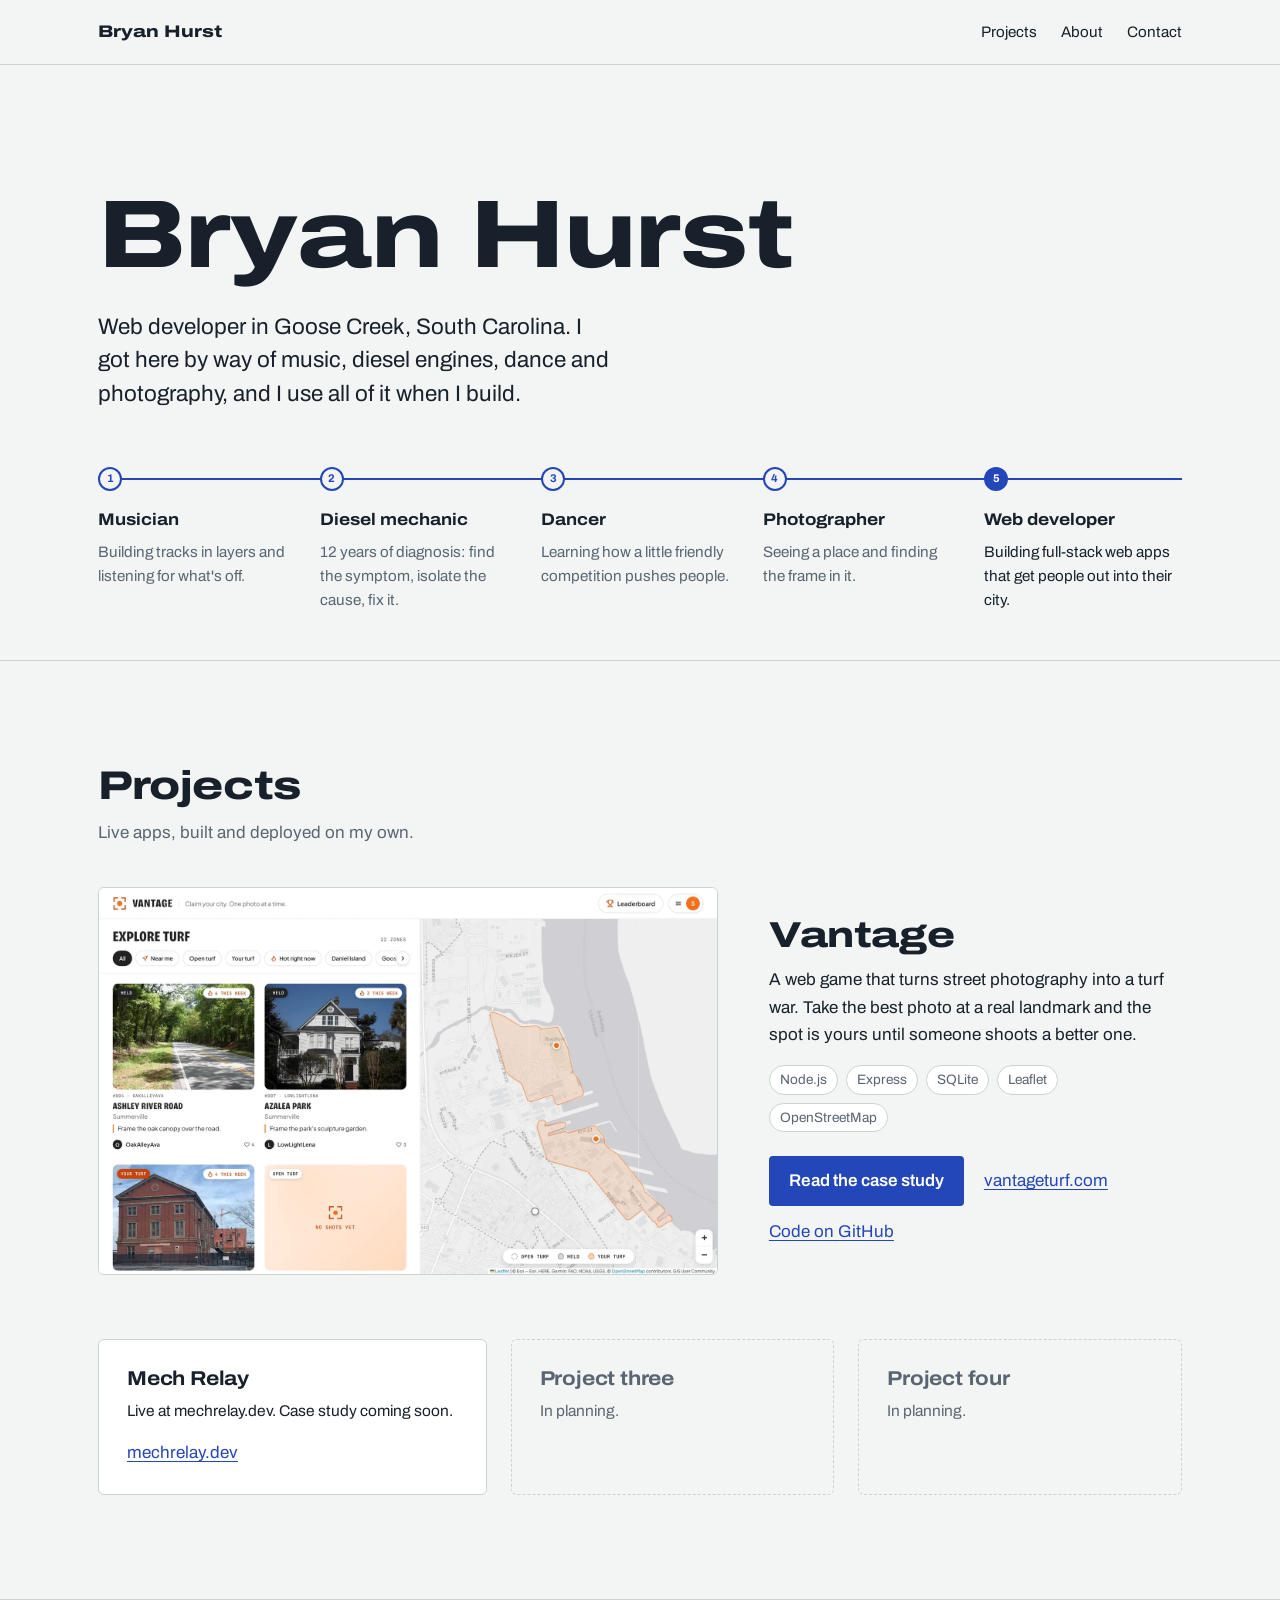
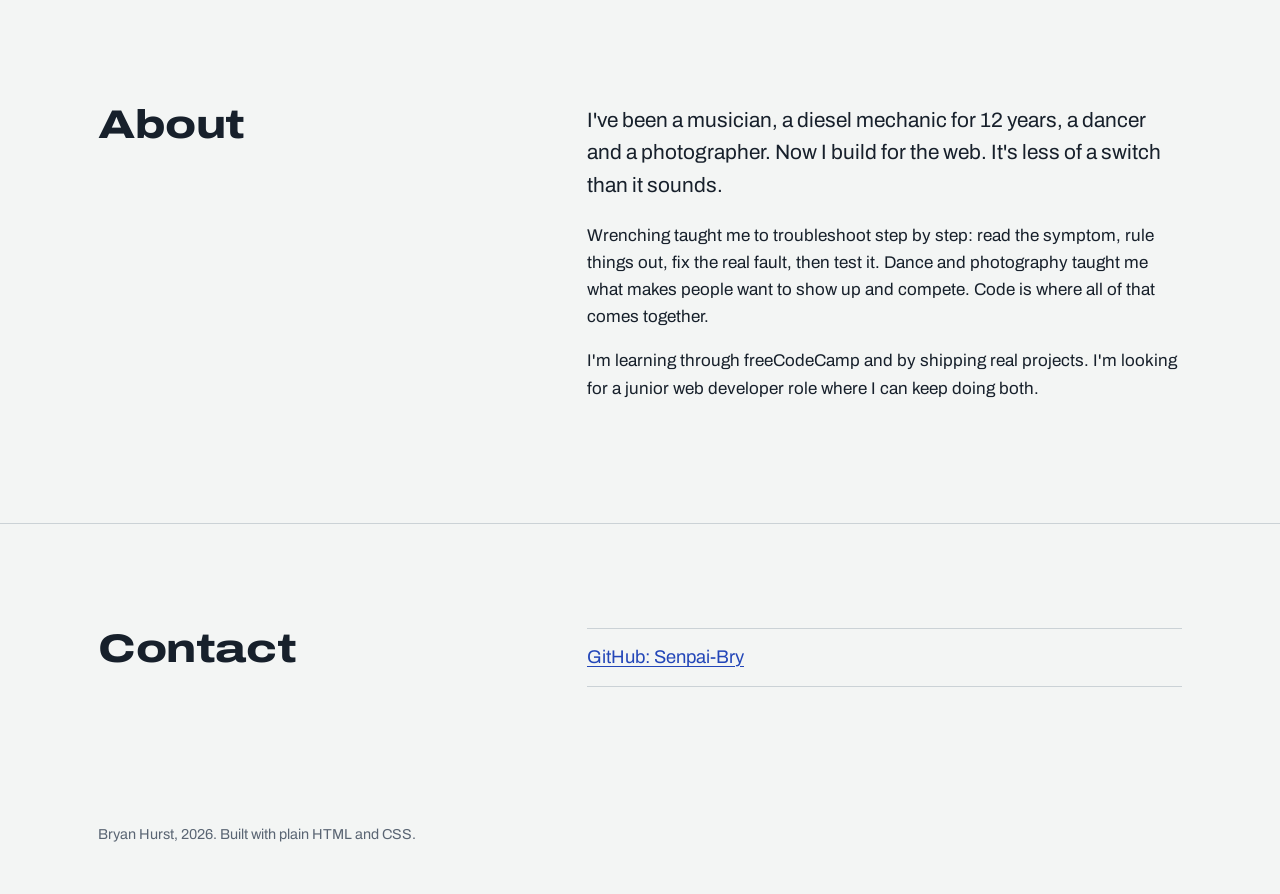
==== index.html @ 1eecd1f4 "first commit" ====
<!DOCTYPE html>
<html lang="en">
<head>
  <meta charset="UTF-8">
  <meta name="viewport" content="width=device-width, initial-scale=1">
  <title>Bryan Hurst | Web developer</title>
  <meta name="description" content="Bryan Hurst is a web developer in Goose Creek, SC. Musician, diesel mechanic, dancer and photographer turned coder.">
  <link rel="preconnect" href="https://fonts.googleapis.com">
  <link rel="preconnect" href="https://fonts.gstatic.com" crossorigin>
  <link href="https://fonts.googleapis.com/css2?family=Archivo:wdth,wght@62..125,400..800&display=swap" rel="stylesheet">
  <link rel="stylesheet" href="styles.css">
</head>
<body>

  <header class="site-header">
    <div class="wrap">
      <a class="brand" href="index.html">Bryan Hurst</a>
      <nav class="site-nav" aria-label="Main">
        <a href="#projects">Projects</a>
        <a href="#about" class="hide-sm">About</a>
        <a href="#contact">Contact</a>
      </nav>
    </div>
  </header>

  <main>
    <!-- HERO: name, one line, and the career route -->
    <section class="hero">
      <div class="wrap">
        <h1>Bryan Hurst</h1>
        <p class="lede">Web developer in Goose Creek, South Carolina. I got here by way of music, diesel engines, dance and photography, and I use all of it when I build.</p>

        <ol class="route" aria-label="Career path">
          <li>
            <span class="stop" aria-hidden="true">1</span>
            <span class="role">Musician</span>
            <p>Building tracks in layers and listening for what's off.</p>
          </li>
          <li>
            <span class="stop" aria-hidden="true">2</span>
            <span class="role">Diesel mechanic</span>
            <p>12 years of diagnosis: find the symptom, isolate the cause, fix it.</p>
          </li>
          <li>
            <span class="stop" aria-hidden="true">3</span>
            <span class="role">Dancer</span>
            <p>Learning how a little friendly competition pushes people.</p>
          </li>
          <li>
            <span class="stop" aria-hidden="true">4</span>
            <span class="role">Photographer</span>
            <p>Seeing a place and finding the frame in it.</p>
          </li>
          <li class="now">
            <span class="stop" aria-hidden="true">5</span>
            <span class="role">Web developer</span>
            <p>Building full-stack web apps that get people out into their city.</p>
          </li>
        </ol>
      </div>
    </section>

    <!-- PROJECTS -->
    <section class="section" id="projects">
      <div class="wrap">
        <div class="section-head">
          <h2>Projects</h2>
          <p>Live apps, built and deployed on my own.</p>
        </div>

        <!-- Featured: Vantage -->
        <article class="feature">
          <figure>
            <a href="vantage.html" class="shot" aria-label="Read the Vantage case study">
              <img src="images/vantage-02-turf-map-desktop.webp" width="1600" height="1000"
                   alt="Vantage turf map: two zones in North Charleston shaded orange, their borders following real streets.">
            </a>
          </figure>
          <div>
            <h3>Vantage</h3>
            <p>A web game that turns street photography into a turf war. Take the best photo at a real landmark and the spot is yours until someone shoots a better one.</p>
            <ul class="stack" aria-label="Built with">
              <li>Node.js</li><li>Express</li><li>SQLite</li><li>Leaflet</li><li>OpenStreetMap</li>
            </ul>
            <div class="links">
              <a class="button" href="vantage.html">Read the case study</a>
              <a href="https://vantageturf.com">vantageturf.com</a>
              <a href="https://github.com/Senpai-Bry/vantage">Code on GitHub</a>
            </div>
          </div>
        </article>

        <!-- Other projects -->
        <div class="more">
          <article class="project">
            <h3>Mech Relay</h3>
            <!-- TODO (Bry): replace this line with a one-sentence description of Mech Relay -->
            <p>Live at mechrelay.dev. Case study coming soon.</p>
            <div class="links">
              <a href="https://mechrelay.dev">mechrelay.dev</a>
            </div>
          </article>
          <article class="project planned">
            <h3>Project three</h3>
            <p>In planning.</p>
          </article>
          <article class="project planned">
            <h3>Project four</h3>
            <p>In planning.</p>
          </article>
        </div>
      </div>
    </section>

    <!-- ABOUT -->
    <section class="section" id="about">
      <div class="wrap about">
        <h2>About</h2>
        <div>
          <p class="big">I've been a musician, a diesel mechanic for 12 years, a dancer and a photographer. Now I build for the web. It's less of a switch than it sounds.</p>
          <p>Wrenching taught me to troubleshoot step by step: read the symptom, rule things out, fix the real fault, then test it. Dance and photography taught me what makes people want to show up and compete. Code is where all of that comes together.</p>
          <p>I'm learning through freeCodeCamp and by shipping real projects. I'm looking for a junior web developer role where I can keep doing both.</p>
        </div>
      </div>
    </section>

    <!-- CONTACT -->
    <section class="section" id="contact">
      <div class="wrap about">
        <h2>Contact</h2>
        <ul class="contact-list">
          <li><a href="https://github.com/Senpai-Bry">GitHub: Senpai-Bry</a></li>
          <!-- TODO (Bry): add your email and LinkedIn, for example:
          <li><a href="mailto:you@example.com">you@example.com</a></li>
          <li><a href="https://www.linkedin.com/in/your-name">LinkedIn</a></li>
          -->
        </ul>
      </div>
    </section>
  </main>

  <footer class="site-footer">
    <div class="wrap">Bryan Hurst, 2026. Built with plain HTML and CSS.</div>
  </footer>

</body>
</html>
---- styles.css ----
/* =========================================================
   Bryan Hurst — portfolio styles
   One stylesheet shared by every page.
   Idea: a clean "service manual" look. Light paper,
   blue-black ink, one cobalt accent, figures with captions.
   ========================================================= */

/* ---------- 1. Design tokens (change colors/fonts here) ---------- */
:root {
  --paper: #f3f5f4;      /* page background */
  --sheet: #ffffff;      /* raised surfaces */
  --ink: #17202b;        /* main text */
  --graphite: #5a6573;   /* secondary text */
  --rule: #cbd2d6;       /* lines and borders */
  --cobalt: #2346b8;     /* the one accent color */
  --cobalt-tint: #e8eefb;
  --note: #fff4c2;       /* "fill this in" notes for Bry */

  --font: "Archivo", system-ui, -apple-system, "Segoe UI", sans-serif;

  --wrap: 1180px;        /* max page width */
  --gutter: clamp(20px, 4vw, 48px);
}

/* ---------- 2. Base ---------- */
*,
*::before,
*::after { box-sizing: border-box; }

html { scroll-behavior: smooth; }

body {
  margin: 0;
  background: var(--paper);
  color: var(--ink);
  font-family: var(--font);
  font-size: 1.0625rem;
  line-height: 1.6;
  -webkit-font-smoothing: antialiased;
}

img { max-width: 100%; height: auto; display: block; }

a { color: var(--cobalt); text-underline-offset: 3px; }
a:hover { text-decoration-thickness: 2px; }

:focus-visible {
  outline: 3px solid var(--cobalt);
  outline-offset: 3px;
  border-radius: 2px;
}

.wrap {
  max-width: var(--wrap);
  margin: 0 auto;
  padding: 0 var(--gutter);
}

/* Headings use Archivo's extra-wide width: the type is the personality */
h1, h2, h3 {
  font-stretch: 125%;
  font-weight: 800;
  line-height: 1.05;
  letter-spacing: -0.01em;
  margin: 0;
}
h1 { font-size: clamp(2.75rem, 8vw, 6rem); }
h2 { font-size: clamp(1.75rem, 3.6vw, 2.5rem); }
h3 { font-size: 1.25rem; font-stretch: 112%; font-weight: 700; }

p { margin: 0 0 1em; max-width: 68ch; }

.muted { color: var(--graphite); }

/* ---------- 3. Site header ---------- */
.site-header {
  border-bottom: 1px solid var(--rule);
  background: var(--paper);
}
.site-header .wrap {
  display: flex;
  align-items: center;
  justify-content: space-between;
  min-height: 64px;
  gap: 16px;
}
.brand {
  font-stretch: 125%;
  font-weight: 800;
  color: var(--ink);
  text-decoration: none;
  font-size: 1.05rem;
}
.site-nav { display: flex; gap: 24px; }
.site-nav a {
  color: var(--ink);
  text-decoration: none;
  font-size: 0.95rem;
}
.site-nav a:hover { color: var(--cobalt); }

/* ---------- 4. Home: hero ---------- */
.hero { padding: clamp(56px, 10vw, 120px) 0 48px; }
.hero h1 { margin-bottom: 24px; }
.hero .lede {
  font-size: clamp(1.15rem, 2vw, 1.4rem);
  line-height: 1.5;
  max-width: 40ch;
  color: var(--ink);
}

/* The career route: a real sequence, so it gets step numbers */
.route {
  position: relative;
  list-style: none;
  margin: 56px 0 0;
  padding: 0;
  display: grid;
  grid-template-columns: repeat(5, 1fr);
  gap: 24px;
}
/* the line that runs through every stop */
.route::before {
  content: "";
  position: absolute;
  top: 11px;
  left: 0;
  right: 0;
  height: 2px;
  background: var(--cobalt);
  transform-origin: left center;
  animation: draw-route 1.4s cubic-bezier(.6, 0, .2, 1) 0.2s both;
}
.route li { position: relative; padding-top: 40px; }
.route .stop {
  position: absolute;
  top: 0;
  left: 0;
  width: 24px;
  height: 24px;
  border-radius: 50%;
  background: var(--paper);
  border: 2px solid var(--cobalt);
  display: grid;
  place-items: center;
  font-size: 0.7rem;
  font-weight: 700;
  color: var(--cobalt);
}
.route .now .stop { background: var(--cobalt); color: #fff; }
.route .role {
  display: block;
  font-stretch: 112%;
  font-weight: 700;
  font-size: 1.05rem;
  margin-bottom: 6px;
}
.route p { font-size: 0.95rem; color: var(--graphite); margin: 0; }
.route .now p { color: var(--ink); }

@keyframes draw-route {
  from { transform: scaleX(0); }
  to   { transform: scaleX(1); }
}

/* ---------- 5. Sections ---------- */
.section { padding: clamp(56px, 9vw, 104px) 0; border-top: 1px solid var(--rule); }
.section-head { margin-bottom: 40px; }
.section-head p { margin-top: 12px; color: var(--graphite); }

/* ---------- 6. Home: projects ---------- */
.feature {
  display: grid;
  grid-template-columns: 1.5fr 1fr;
  gap: clamp(24px, 4vw, 56px);
  align-items: center;
  margin-bottom: 64px;
}
.feature figure { margin: 0; }
.shot {
  display: block;
  border: 1px solid var(--rule);
  border-radius: 6px;
  overflow: hidden;
  background: var(--sheet);
}
.feature h3 { font-size: clamp(1.6rem, 3vw, 2.25rem); font-stretch: 125%; font-weight: 800; margin-bottom: 12px; }

.stack {
  list-style: none;
  padding: 0;
  margin: 0 0 24px;
  display: flex;
  flex-wrap: wrap;
  gap: 8px;
}
.stack li {
  font-size: 0.85rem;
  padding: 3px 10px;
  border: 1px solid var(--rule);
  border-radius: 999px;
  color: var(--graphite);
  background: var(--sheet);
}

.links { display: flex; flex-wrap: wrap; gap: 12px 20px; align-items: center; }
.button {
  display: inline-block;
  background: var(--cobalt);
  color: #fff;
  text-decoration: none;
  font-weight: 600;
  padding: 11px 20px;
  border-radius: 4px;
}
.button:hover { background: #1b3792; }

/* Other projects: one live, two still on the drawing board */
.more {
  display: grid;
  grid-template-columns: 1.2fr 1fr 1fr;
  gap: 24px;
}
.project {
  padding: 28px;
  border: 1px solid var(--rule);
  border-radius: 6px;
  background: var(--sheet);
}
.project h3 { margin-bottom: 10px; }
.project p { font-size: 0.97rem; }
/* dashed outline = not built yet, like a blueprint */
.project.planned {
  background: transparent;
  border-style: dashed;
  color: var(--graphite);
}

/* ---------- 7. Home: about + contact ---------- */
.about {
  display: grid;
  grid-template-columns: 1fr 1.4fr;
  gap: clamp(24px, 5vw, 72px);
}
.about .big { font-size: clamp(1.15rem, 1.8vw, 1.3rem); line-height: 1.55; }

.contact-list { list-style: none; padding: 0; margin: 0; font-size: 1.15rem; }
.contact-list li { padding: 14px 0; border-bottom: 1px solid var(--rule); }
.contact-list li:first-child { border-top: 1px solid var(--rule); }

.site-footer { padding: 32px 0 48px; font-size: 0.9rem; color: var(--graphite); }

/* ---------- 8. Case study page ---------- */
.case-hero { padding: clamp(40px, 7vw, 88px) 0 40px; }
.back { display: inline-block; margin-bottom: 32px; font-size: 0.95rem; }
.case-hero .lede { font-size: clamp(1.15rem, 2vw, 1.35rem); max-width: 46ch; margin-top: 20px; }

/* quick facts: a spec sheet, like the data plate on an engine */
.specs {
  display: grid;
  grid-template-columns: repeat(4, 1fr);
  margin: 40px 0 0;
  border-top: 2px solid var(--ink);
}
.specs div { padding: 14px 16px 14px 0; border-bottom: 1px solid var(--rule); }
.specs dt { font-size: 0.85rem; color: var(--graphite); }
.specs dd { margin: 2px 0 0; font-weight: 600; }

.fig { margin: 0 0 48px; }
.fig figcaption {
  font-size: 0.9rem;
  color: var(--graphite);
  margin-top: 10px;
  max-width: 80ch;
}
.fig figcaption b { color: var(--ink); }

/* body layout: contents on the left, chapters on the right */
.manual {
  display: grid;
  grid-template-columns: 200px 1fr;
  gap: clamp(32px, 5vw, 72px);
  padding-bottom: 80px;
}
.contents {
  position: sticky;
  top: 24px;
  align-self: start;
  font-size: 0.92rem;
}
.contents p { font-weight: 700; margin-bottom: 8px; }
.contents ol { margin: 0; padding-left: 1.3em; }
.contents li { margin: 6px 0; color: var(--graphite); }
.contents a { color: var(--ink); text-decoration: none; }
.contents a:hover { color: var(--cobalt); text-decoration: underline; }

.chapter { padding: 8px 0 56px; scroll-margin-top: 24px; }
.chapter + .chapter { border-top: 1px solid var(--rule); padding-top: 48px; }
.chapter h2 { margin-bottom: 20px; }
.chapter h3 { margin: 28px 0 10px; }
.chapter ul { padding-left: 1.2em; max-width: 68ch; }
.chapter li { margin-bottom: 6px; }

/* "How a turn plays": numbered steps next to phone screens */
.steps-grid {
  display: grid;
  grid-template-columns: 1fr 220px 220px;
  gap: 32px;
  align-items: start;
}
.steps { list-style: none; counter-reset: step; padding: 0; margin: 0; }
.steps li {
  counter-increment: step;
  position: relative;
  padding: 0 0 20px 48px;
}
.steps li::before {
  content: counter(step);
  position: absolute;
  left: 0;
  top: 0;
  width: 30px;
  height: 30px;
  border-radius: 50%;
  border: 2px solid var(--cobalt);
  color: var(--cobalt);
  font-weight: 700;
  display: grid;
  place-items: center;
  font-size: 0.9rem;
}
.steps b { display: block; }
.phone { border-radius: 18px; }

/* Troubleshooting chart: symptom / cause / fix, straight out of a shop manual */
.trouble { width: 100%; border-collapse: collapse; font-size: 0.97rem; }
.trouble th {
  text-align: left;
  font-stretch: 112%;
  font-weight: 700;
  padding: 10px 14px 10px 0;
  border-bottom: 2px solid var(--ink);
}
.trouble td {
  vertical-align: top;
  padding: 14px 14px 14px 0;
  border-bottom: 1px solid var(--rule);
}
.trouble td:first-child { font-weight: 600; width: 28%; }

.two-figs { display: grid; grid-template-columns: 220px 1fr; gap: 32px; align-items: start; }

/* Yellow notes = things Bry still needs to write. Delete them once filled in. */
.todo {
  background: var(--note);
  border-left: 4px solid #d9b100;
  padding: 12px 16px;
  font-size: 0.95rem;
  max-width: 68ch;
}

/* ---------- 9. Phones and small screens ---------- */
@media (max-width: 900px) {
  .feature, .about, .manual, .two-figs { grid-template-columns: 1fr; }
  .more { grid-template-columns: 1fr; }
  .specs { grid-template-columns: repeat(2, 1fr); }
  .contents { position: static; border-bottom: 1px solid var(--rule); padding-bottom: 20px; }
  .steps-grid { grid-template-columns: 1fr 1fr; }
  .steps-grid .steps { grid-column: 1 / -1; }
}

@media (max-width: 720px) {
  /* the route turns vertical on phones */
  .route { grid-template-columns: 1fr; gap: 28px; }
  .route::before {
    top: 0; bottom: 0; left: 11px; right: auto;
    width: 2px; height: auto;
    transform-origin: top center;
    animation-name: draw-route-down;
  }
  .route li { padding: 0 0 0 44px; }
  .site-nav { gap: 16px; }
  .site-nav .hide-sm { display: none; }
  .trouble thead { display: none; }
  .trouble tr { display: block; border-bottom: 1px solid var(--rule); padding: 12px 0; }
  .trouble td { display: block; border: 0; padding: 2px 0; width: auto !important; }
  .trouble td:nth-child(2)::before { content: "Cause: "; font-weight: 600; }
  .trouble td:nth-child(3)::before { content: "Fix: "; font-weight: 600; }
}

@keyframes draw-route-down {
  from { transform: scaleY(0); }
  to   { transform: scaleY(1); }
}

/* Respect people who turn off animations */
@media (prefers-reduced-motion: reduce) {
  html { scroll-behavior: auto; }
  .route::before { animation: none; }
}
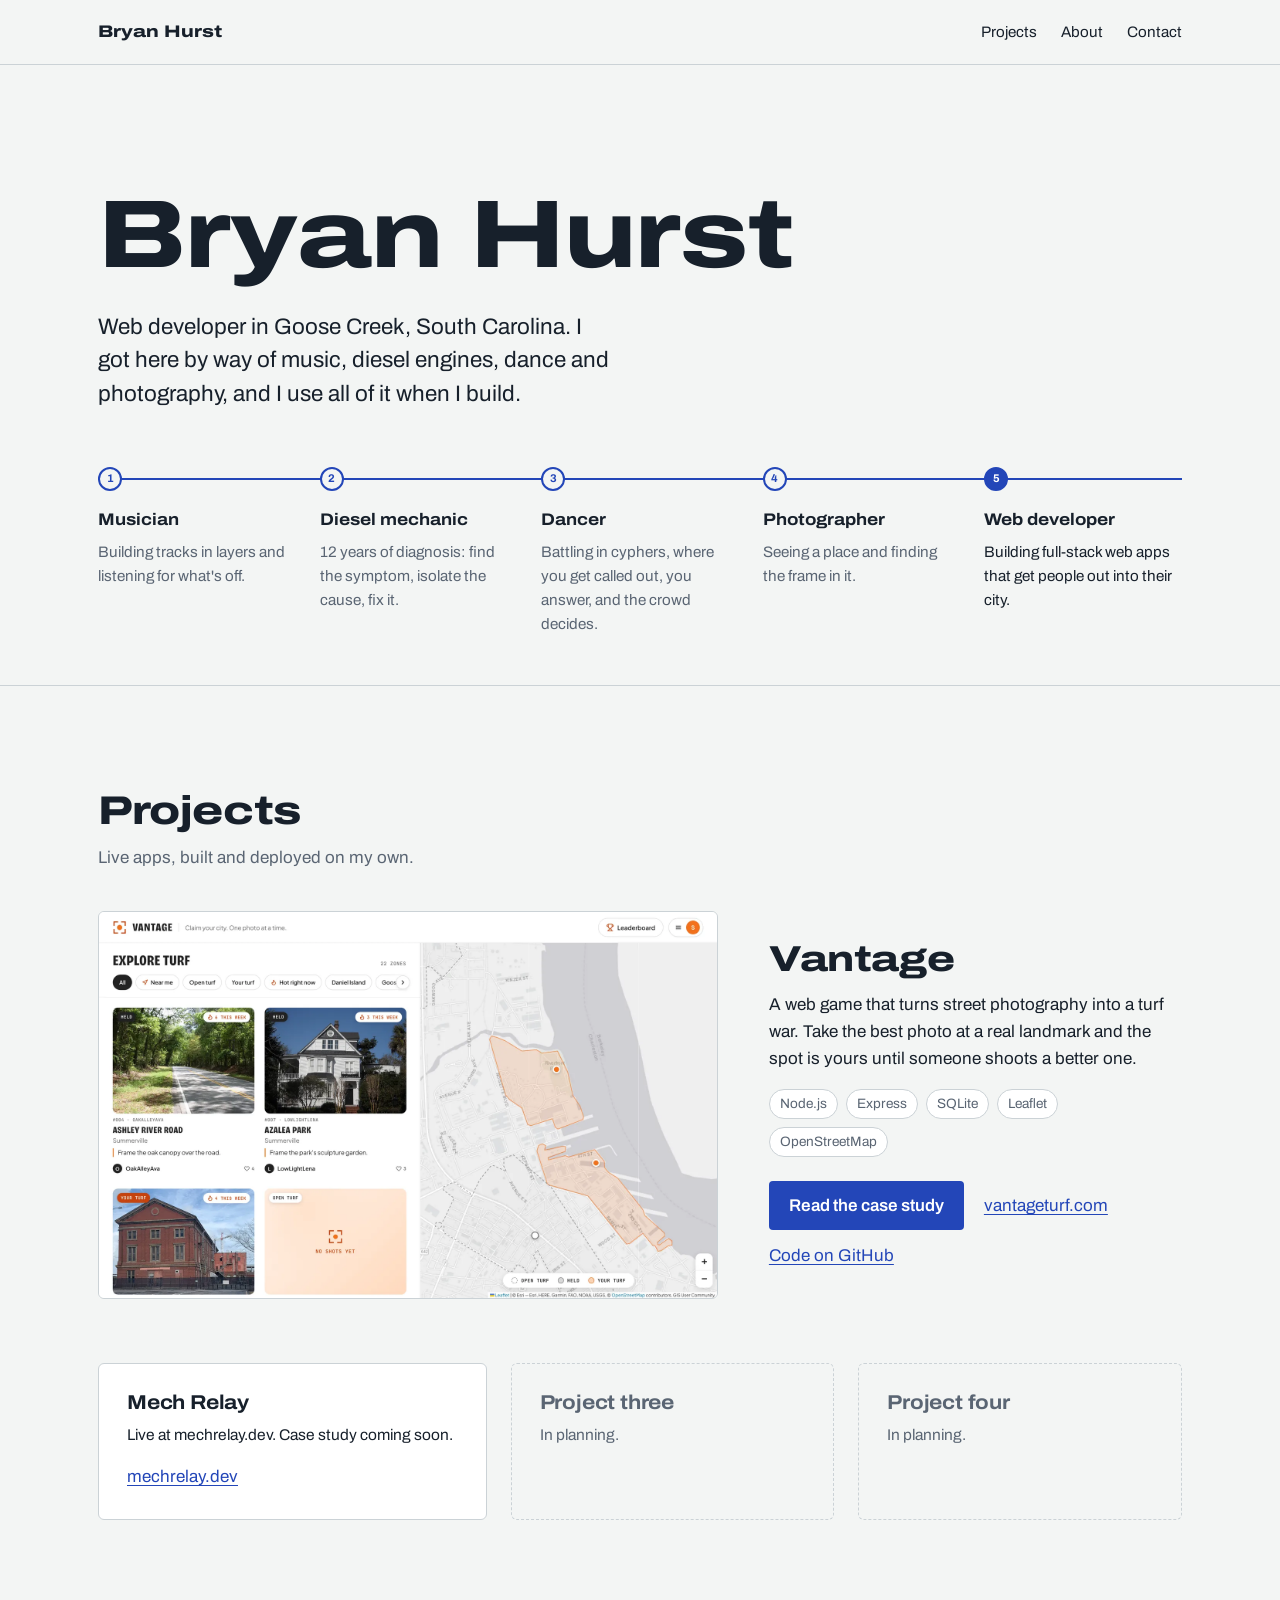
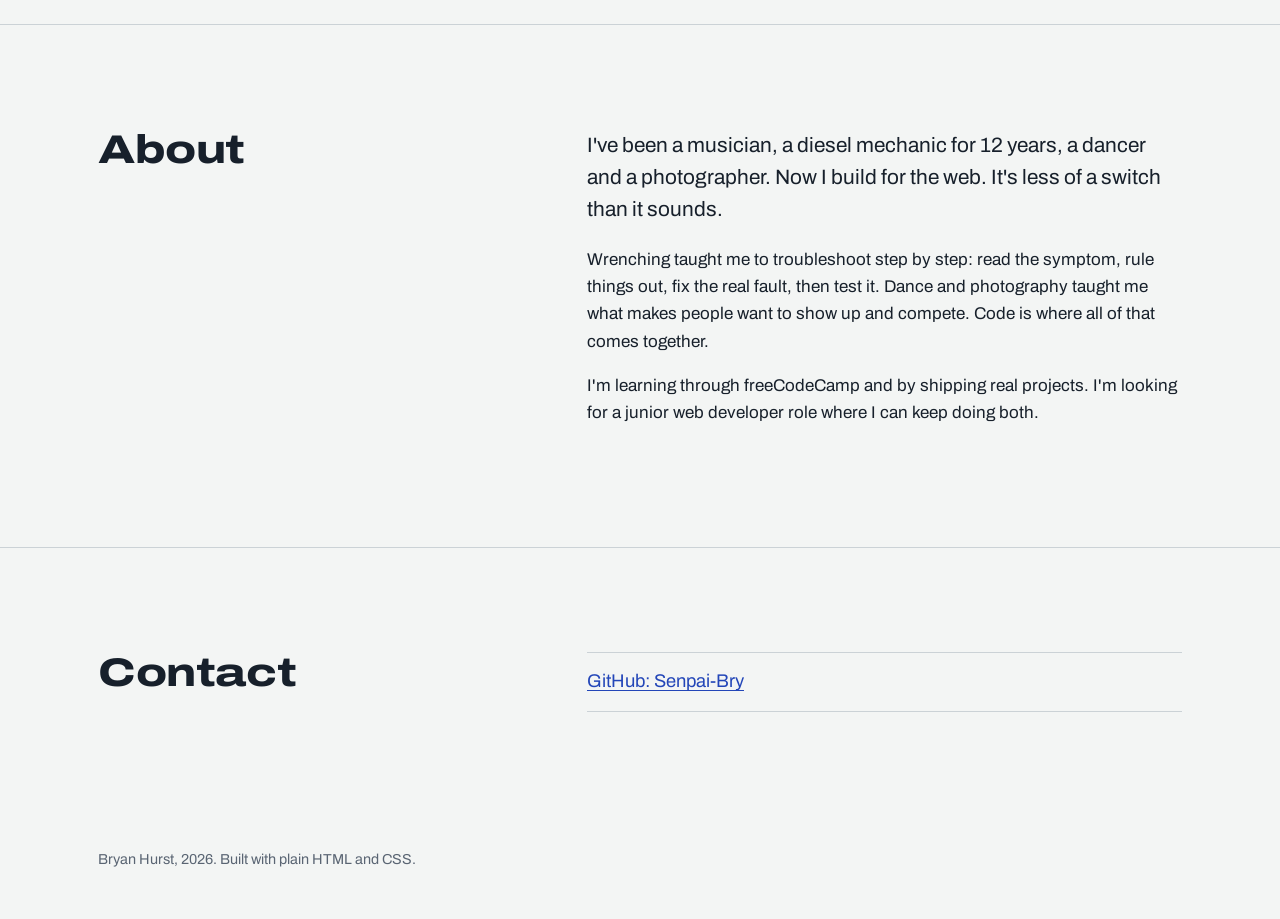
==== commit 4abb695f: "Update dance line" ====
--- a/index.html
+++ b/index.html
@@ -44,7 +44,7 @@
           <li>
             <span class="stop" aria-hidden="true">3</span>
             <span class="role">Dancer</span>
-            <p>Learning how a little friendly competition pushes people.</p>
+            <p>Battling in cyphers, where you get called out, you answer, and the crowd decides.</p>
           </li>
           <li>
             <span class="stop" aria-hidden="true">4</span>
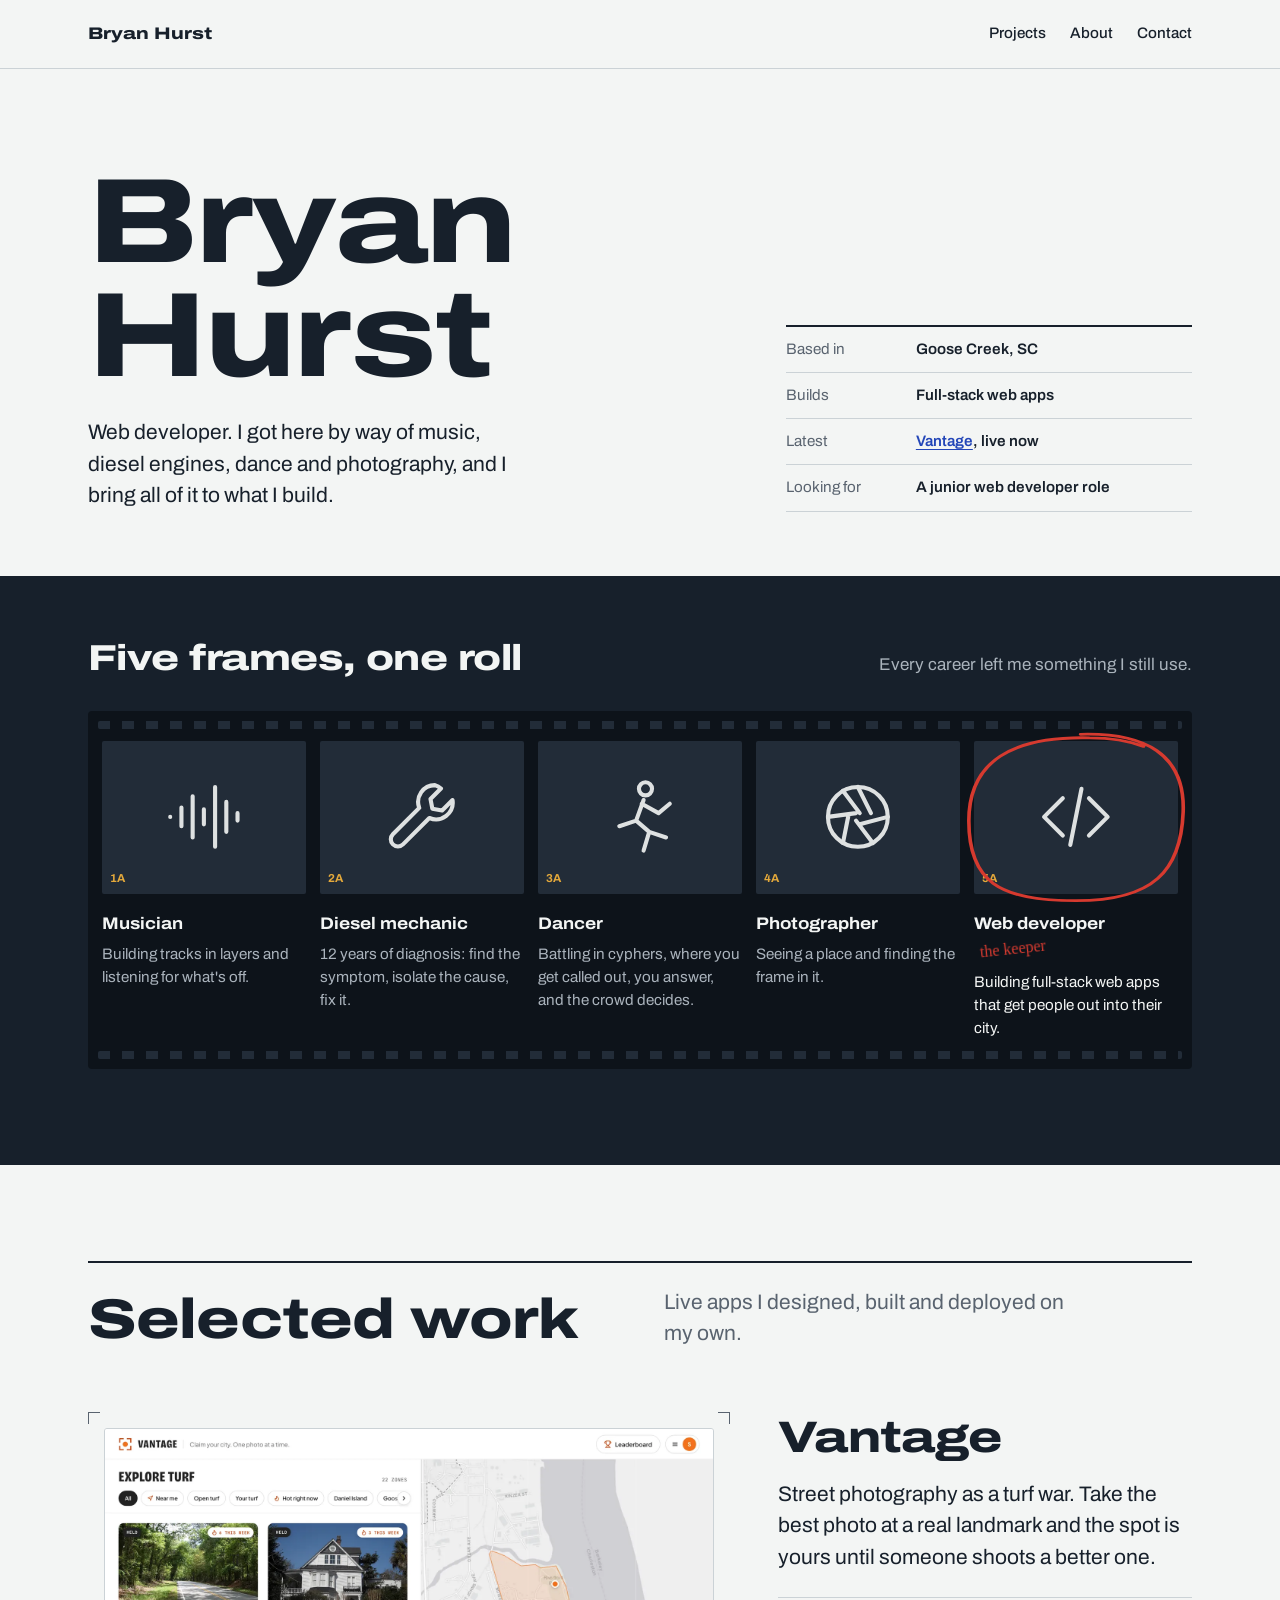
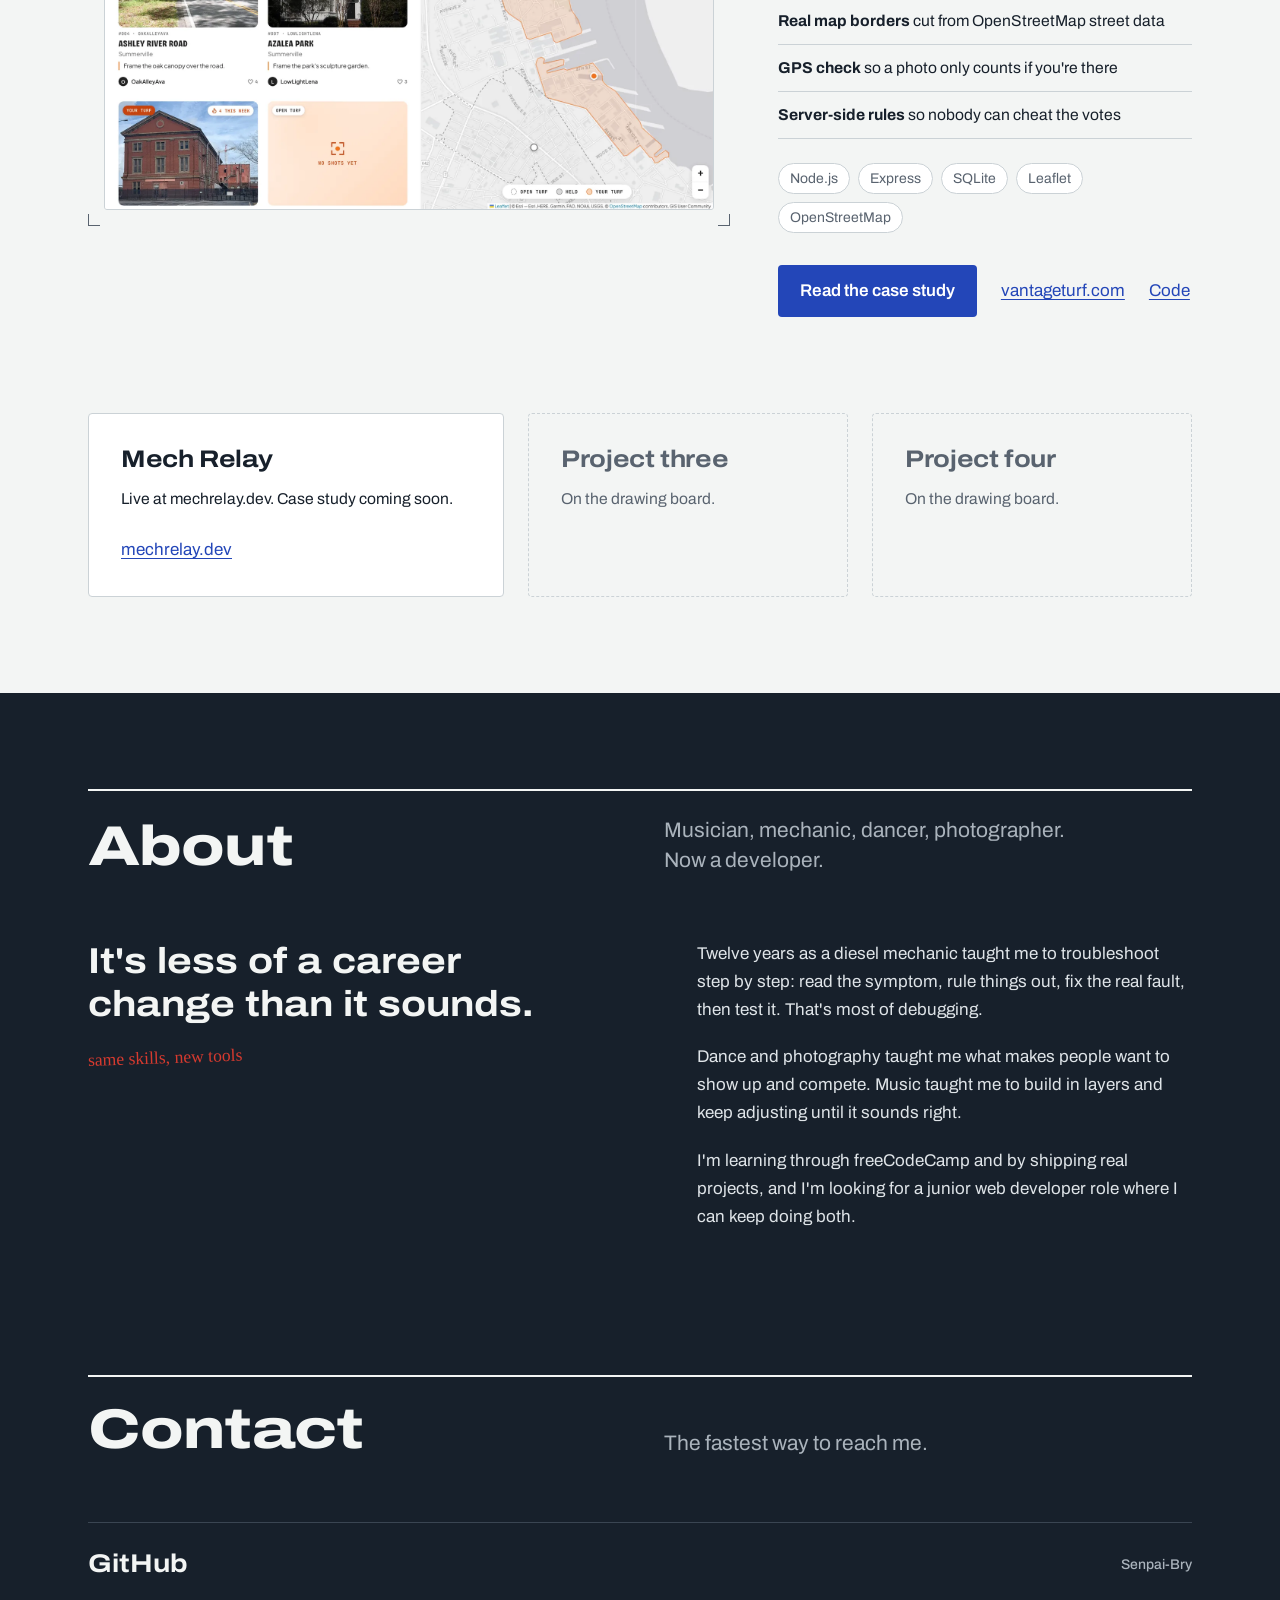
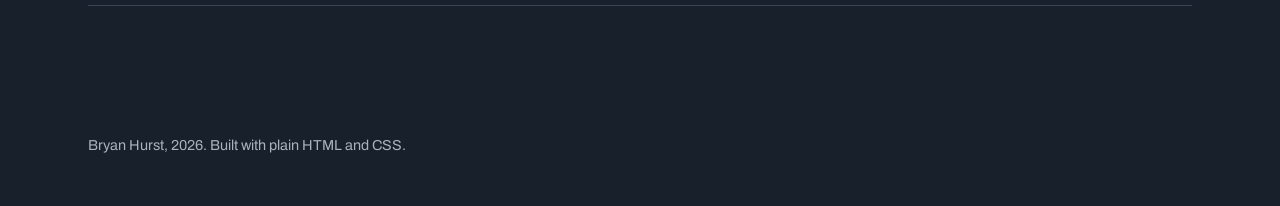
==== commit 8d2b6d91: "Redesign" ====
--- a/index.html
+++ b/index.html
@@ -7,7 +7,7 @@
   <meta name="description" content="Bryan Hurst is a web developer in Goose Creek, SC. Musician, diesel mechanic, dancer and photographer turned coder.">
   <link rel="preconnect" href="https://fonts.googleapis.com">
   <link rel="preconnect" href="https://fonts.gstatic.com" crossorigin>
-  <link href="https://fonts.googleapis.com/css2?family=Archivo:wdth,wght@62..125,400..800&display=swap" rel="stylesheet">
+  <link href="https://fonts.googleapis.com/css2?family=Archivo:wdth,wght@62..125,400..800&family=Permanent+Marker&display=swap" rel="stylesheet">
   <link rel="stylesheet" href="styles.css">
 </head>
 <body>
@@ -24,124 +24,171 @@
   </header>
 
   <main>
-    <!-- HERO: name, one line, and the career route -->
+    <!-- ============ HERO ============ -->
     <section class="hero">
+      <div class="wrap hero-grid">
+        <div>
+          <h1>Bryan Hurst</h1>
+          <p class="lede">Web developer. I got here by way of music, diesel engines, dance and photography, and I bring all of it to what I build.</p>
+        </div>
+        <dl class="plate" aria-label="Quick facts">
+          <div><dt>Based in</dt><dd>Goose Creek, SC</dd></div>
+          <div><dt>Builds</dt><dd>Full-stack web apps</dd></div>
+          <div><dt>Latest</dt><dd><a href="vantage.html">Vantage</a>, live now</dd></div>
+          <div><dt>Looking for</dt><dd>A junior web developer role</dd></div>
+        </dl>
+      </div>
+    </section>
+
+    <!-- ============ CONTACT SHEET: the career path ============ -->
+    <section class="sheet-band" aria-labelledby="path-title">
       <div class="wrap">
-        <h1>Bryan Hurst</h1>
-        <p class="lede">Web developer in Goose Creek, South Carolina. I got here by way of music, diesel engines, dance and photography, and I use all of it when I build.</p>
+        <div class="intro">
+          <h2 id="path-title">Five frames, one roll</h2>
+          <p>Every career left me something I still use.</p>
+        </div>
 
-        <ol class="route" aria-label="Career path">
-          <li>
-            <span class="stop" aria-hidden="true">1</span>
+        <ol class="strip">
+          <li class="frame">
+            <div class="shot-box">
+              <svg class="icon" viewBox="0 0 48 48" aria-hidden="true"><path d="M6 24v0M12 19v10M18 13v22M24 20v8M30 8v32M36 16v16M42 22v4"/></svg>
+              <span class="edge">1A</span>
+            </div>
             <span class="role">Musician</span>
             <p>Building tracks in layers and listening for what's off.</p>
           </li>
-          <li>
-            <span class="stop" aria-hidden="true">2</span>
+          <li class="frame">
+            <div class="shot-box">
+              <svg class="icon" viewBox="0 0 48 48" aria-hidden="true"><path d="M31 7a9 9 0 0 0-8.4 12.2L8.5 33.3a3.8 3.8 0 0 0 5.4 5.4L28 24.6A9 9 0 0 0 40.4 15l-5.6 5.6-5.2-1-1-5.2L34.2 8.8A9 9 0 0 0 31 7z"/></svg>
+              <span class="edge">2A</span>
+            </div>
             <span class="role">Diesel mechanic</span>
             <p>12 years of diagnosis: find the symptom, isolate the cause, fix it.</p>
           </li>
-          <li>
-            <span class="stop" aria-hidden="true">3</span>
+          <li class="frame">
+            <div class="shot-box">
+              <svg class="icon" viewBox="0 0 48 48" aria-hidden="true"><circle cx="27" cy="9" r="3.5"/><path d="M26 15l-4 11 7 6-3 10M22 26l-9 3M25 17l9 5 6-5M29 32l9 3"/></svg>
+              <span class="edge">3A</span>
+            </div>
             <span class="role">Dancer</span>
             <p>Battling in cyphers, where you get called out, you answer, and the crowd decides.</p>
           </li>
-          <li>
-            <span class="stop" aria-hidden="true">4</span>
+          <li class="frame">
+            <div class="shot-box">
+              <svg class="icon" viewBox="0 0 48 48" aria-hidden="true"><circle cx="24" cy="24" r="16"/><path d="M24 8l7 14M40 24l-15 4M32 38l-9-12M16 38l3-15M8 24l15-2M16 10l9 12"/></svg>
+              <span class="edge">4A</span>
+            </div>
             <span class="role">Photographer</span>
             <p>Seeing a place and finding the frame in it.</p>
           </li>
-          <li class="now">
-            <span class="stop" aria-hidden="true">5</span>
-            <span class="role">Web developer</span>
+          <li class="frame keeper">
+            <div class="shot-box">
+              <svg class="icon" viewBox="0 0 48 48" aria-hidden="true"><path d="M17 14L7 24l10 10M31 14l10 10-10 10M27 9l-6 30"/></svg>
+              <span class="edge">5A</span>
+              <svg class="circle" viewBox="0 0 100 100" preserveAspectRatio="none" aria-hidden="true">
+                <path pathLength="1" d="M52 3C80 2 98 14 97 47S84 97 50 97 3 86 3 52 22 4 56 5c10 0 18 2 24 5"/>
+              </svg>
+            </div>
+            <span class="role">Web developer <span class="note hand" aria-hidden="true">the keeper</span></span>
             <p>Building full-stack web apps that get people out into their city.</p>
           </li>
         </ol>
       </div>
     </section>
 
-    <!-- PROJECTS -->
+    <!-- ============ PROJECTS ============ -->
     <section class="section" id="projects">
       <div class="wrap">
         <div class="section-head">
-          <h2>Projects</h2>
-          <p>Live apps, built and deployed on my own.</p>
+          <h2>Selected work</h2>
+          <p>Live apps I designed, built and deployed on my own.</p>
         </div>
 
-        <!-- Featured: Vantage -->
         <article class="feature">
-          <figure>
-            <a href="vantage.html" class="shot" aria-label="Read the Vantage case study">
-              <img src="images/vantage-02-turf-map-desktop.webp" width="1600" height="1000"
-                   alt="Vantage turf map: two zones in North Charleston shaded orange, their borders following real streets.">
-            </a>
-          </figure>
+          <a href="vantage.html" class="print" aria-label="Read the Vantage case study">
+            <img src="images/vantage-02-turf-map-desktop.webp" width="1600" height="1000"
+                 alt="Vantage turf map: two zones in North Charleston shaded orange, their borders following real streets.">
+          </a>
           <div>
             <h3>Vantage</h3>
-            <p>A web game that turns street photography into a turf war. Take the best photo at a real landmark and the spot is yours until someone shoots a better one.</p>
+            <p class="lede">Street photography as a turf war. Take the best photo at a real landmark and the spot is yours until someone shoots a better one.</p>
+            <ul class="built" aria-label="Highlights">
+              <li><b>Real map borders</b> cut from OpenStreetMap street data</li>
+              <li><b>GPS check</b> so a photo only counts if you're there</li>
+              <li><b>Server-side rules</b> so nobody can cheat the votes</li>
+            </ul>
             <ul class="stack" aria-label="Built with">
               <li>Node.js</li><li>Express</li><li>SQLite</li><li>Leaflet</li><li>OpenStreetMap</li>
             </ul>
             <div class="links">
               <a class="button" href="vantage.html">Read the case study</a>
               <a href="https://vantageturf.com">vantageturf.com</a>
-              <a href="https://github.com/Senpai-Bry/vantage">Code on GitHub</a>
+              <a href="https://github.com/Senpai-Bry/vantage">Code</a>
             </div>
           </div>
         </article>
 
-        <!-- Other projects -->
         <div class="more">
           <article class="project">
             <h3>Mech Relay</h3>
             <!-- TODO (Bry): replace this line with a one-sentence description of Mech Relay -->
             <p>Live at mechrelay.dev. Case study coming soon.</p>
-            <div class="links">
-              <a href="https://mechrelay.dev">mechrelay.dev</a>
-            </div>
+            <div class="links"><a href="https://mechrelay.dev">mechrelay.dev</a></div>
           </article>
           <article class="project planned">
             <h3>Project three</h3>
-            <p>In planning.</p>
+            <p>On the drawing board.</p>
           </article>
           <article class="project planned">
             <h3>Project four</h3>
-            <p>In planning.</p>
+            <p>On the drawing board.</p>
           </article>
         </div>
       </div>
     </section>
 
-    <!-- ABOUT -->
-    <section class="section" id="about">
-      <div class="wrap about">
-        <h2>About</h2>
-        <div>
-          <p class="big">I've been a musician, a diesel mechanic for 12 years, a dancer and a photographer. Now I build for the web. It's less of a switch than it sounds.</p>
-          <p>Wrenching taught me to troubleshoot step by step: read the symptom, rule things out, fix the real fault, then test it. Dance and photography taught me what makes people want to show up and compete. Code is where all of that comes together.</p>
-          <p>I'm learning through freeCodeCamp and by shipping real projects. I'm looking for a junior web developer role where I can keep doing both.</p>
+    <!-- ============ ABOUT + CONTACT (dark band) ============ -->
+    <div class="dark">
+      <section class="section" id="about">
+        <div class="wrap">
+          <div class="section-head">
+            <h2>About</h2>
+            <p>Musician, mechanic, dancer, photographer. Now a developer.</p>
+          </div>
+          <div class="about-grid">
+            <p class="pull">It's less of a career change than it sounds.
+              <span class="hand" aria-hidden="true">same skills, new tools</span>
+            </p>
+            <div class="body">
+              <p>Twelve years as a diesel mechanic taught me to troubleshoot step by step: read the symptom, rule things out, fix the real fault, then test it. That's most of debugging.</p>
+              <p>Dance and photography taught me what makes people want to show up and compete. Music taught me to build in layers and keep adjusting until it sounds right.</p>
+              <p>I'm learning through freeCodeCamp and by shipping real projects, and I'm looking for a junior web developer role where I can keep doing both.</p>
+            </div>
+          </div>
         </div>
-      </div>
-    </section>
+      </section>
 
-    <!-- CONTACT -->
-    <section class="section" id="contact">
-      <div class="wrap about">
-        <h2>Contact</h2>
-        <ul class="contact-list">
-          <li><a href="https://github.com/Senpai-Bry">GitHub: Senpai-Bry</a></li>
-          <!-- TODO (Bry): add your email and LinkedIn, for example:
-          <li><a href="mailto:you@example.com">you@example.com</a></li>
-          <li><a href="https://www.linkedin.com/in/your-name">LinkedIn</a></li>
-          -->
-        </ul>
-      </div>
-    </section>
+      <section class="section" id="contact">
+        <div class="wrap">
+          <div class="section-head">
+            <h2>Contact</h2>
+            <p>The fastest way to reach me.</p>
+          </div>
+          <ul class="contact-list">
+            <li><a href="https://github.com/Senpai-Bry">GitHub <span>Senpai-Bry</span></a></li>
+            <!-- TODO (Bry): add your email and LinkedIn, for example:
+            <li><a href="mailto:you@example.com">Email <span>you@example.com</span></a></li>
+            <li><a href="https://www.linkedin.com/in/your-name">LinkedIn <span>your-name</span></a></li>
+            -->
+          </ul>
+        </div>
+      </section>
+
+      <footer class="site-footer">
+        <div class="wrap">Bryan Hurst, 2026. Built with plain HTML and CSS.</div>
+      </footer>
+    </div>
   </main>
-
-  <footer class="site-footer">
-    <div class="wrap">Bryan Hurst, 2026. Built with plain HTML and CSS.</div>
-  </footer>
 
 </body>
 </html>
--- a/styles.css
+++ b/styles.css
@@ -1,32 +1,49 @@
 /* =========================================================
-   Bryan Hurst — portfolio styles
-   One stylesheet shared by every page.
-   Idea: a clean "service manual" look. Light paper,
-   blue-black ink, one cobalt accent, figures with captions.
+   Bryan Hurst — portfolio styles (v2)
+   Idea: a photographer's contact sheet meets a shop manual.
+   Light paper, blue-black ink, cobalt for links and actions,
+   and a red grease pencil used ONLY for hand-drawn marks.
    ========================================================= */
 
-/* ---------- 1. Design tokens (change colors/fonts here) ---------- */
+/* ---------- 1. Design tokens ---------- */
 :root {
-  --paper: #f3f5f4;      /* page background */
-  --sheet: #ffffff;      /* raised surfaces */
-  --ink: #17202b;        /* main text */
-  --graphite: #5a6573;   /* secondary text */
-  --rule: #cbd2d6;       /* lines and borders */
-  --cobalt: #2346b8;     /* the one accent color */
-  --cobalt-tint: #e8eefb;
-  --note: #fff4c2;       /* "fill this in" notes for Bry */
-
+  /* color */
+  --paper: #f3f5f4;
+  --sheet: #ffffff;
+  --ink: #17202b;
+  --ink-2: #222c38;       /* raised surfaces on dark bands */
+  --graphite: #59636f;
+  --fog: #aab3bc;         /* secondary text on dark bands */
+  --rule: #cbd2d6;
+  --cobalt: #2346b8;
+  --cobalt-dark: #1b3792;
+  --cobalt-light: #8fa6f0; /* links on dark bands */
+  --grease: #d63a2f;       /* grease pencil: marks and notes only */
+  --rebate: #e4a93b;       /* film-edge numbers */
+  --note: #fff4c2;
+
+  /* type */
   --font: "Archivo", system-ui, -apple-system, "Segoe UI", sans-serif;
-
-  --wrap: 1180px;        /* max page width */
+  --hand: "Permanent Marker", "Segoe Print", cursive;
+
+  /* type scale */
+  --t-small: 0.875rem;   /* 14 */
+  --t-body: 1.0625rem;   /* 17 */
+  --t-lede: 1.3125rem;   /* 21 */
+  --t-h3: 1.5rem;        /* 24 */
+  --t-h2: clamp(2.25rem, 4.6vw, 3.5rem);
+  --t-h1: clamp(3.25rem, 10vw, 7.5rem);
+
+  /* spacing scale */
+  --s1: 8px;  --s2: 12px; --s3: 16px; --s4: 24px;
+  --s5: 32px; --s6: 48px; --s7: 64px; --s8: 96px; --s9: 128px;
+
+  --wrap: 1200px;
   --gutter: clamp(20px, 4vw, 48px);
 }
 
 /* ---------- 2. Base ---------- */
-*,
-*::before,
-*::after { box-sizing: border-box; }
-
+*, *::before, *::after { box-sizing: border-box; }
 html { scroll-behavior: smooth; }
 
 body {
@@ -34,8 +51,8 @@
   background: var(--paper);
   color: var(--ink);
   font-family: var(--font);
-  font-size: 1.0625rem;
-  line-height: 1.6;
+  font-size: var(--t-body);
+  line-height: 1.65;
   -webkit-font-smoothing: antialiased;
 }
 
@@ -44,357 +61,324 @@
 a { color: var(--cobalt); text-underline-offset: 3px; }
 a:hover { text-decoration-thickness: 2px; }
 
-:focus-visible {
-  outline: 3px solid var(--cobalt);
-  outline-offset: 3px;
+:focus-visible { outline: 3px solid var(--cobalt); outline-offset: 3px; border-radius: 2px; }
+
+.wrap { max-width: var(--wrap); margin: 0 auto; padding: 0 var(--gutter); }
+
+/* Headings: Archivo stretched extra-wide is the signature */
+h1, h2, h3 { margin: 0; font-weight: 800; letter-spacing: -0.015em; }
+h1 { font-size: var(--t-h1); font-stretch: 125%; line-height: 0.95; }
+h2 { font-size: var(--t-h2); font-stretch: 125%; line-height: 1.02; }
+h3 { font-size: var(--t-h3); font-stretch: 115%; line-height: 1.15; font-weight: 700; }
+
+/* Paragraph rhythm: one consistent gap, readable line length */
+p { margin: 0 0 1.15em; max-width: 66ch; }
+p:last-child { margin-bottom: 0; }
+.lede { font-size: var(--t-lede); line-height: 1.5; max-width: 36ch; }
+.muted { color: var(--graphite); }
+
+/* Grease-pencil handwriting, used 2–3 times on the whole site */
+.hand {
+  font-family: var(--hand);
+  color: var(--grease);
+  font-weight: 400;
+  letter-spacing: 0;
+}
+
+/* ---------- 3. Header ---------- */
+.site-header { border-bottom: 1px solid var(--rule); }
+.site-header .wrap {
+  display: flex; align-items: center; justify-content: space-between;
+  min-height: 68px; gap: var(--s3);
+}
+.brand { font-stretch: 125%; font-weight: 800; color: var(--ink); text-decoration: none; font-size: 1.05rem; }
+.site-nav { display: flex; gap: var(--s4); }
+.site-nav a { color: var(--ink); text-decoration: none; font-size: 0.95rem; font-weight: 500; }
+.site-nav a:hover { color: var(--cobalt); }
+
+/* ---------- 4. Section heads (one pattern everywhere) ---------- */
+.section { padding: var(--s8) 0; }
+.section-head {
+  display: grid;
+  grid-template-columns: minmax(0, 1fr) minmax(0, 1fr);
+  gap: var(--s4) var(--s6);
+  align-items: end;
+  padding-top: var(--s4);
+  border-top: 2px solid var(--ink);
+  margin-bottom: var(--s7);
+}
+.section-head p { font-size: var(--t-lede); line-height: 1.45; color: var(--graphite); max-width: 34ch; }
+
+/* ---------- 5. Hero ---------- */
+.hero { padding: var(--s8) 0 var(--s7); }
+.hero-grid {
+  display: grid;
+  grid-template-columns: minmax(0, 1.6fr) minmax(0, 1fr);
+  gap: var(--s6);
+  align-items: end;
+}
+.hero h1 { margin-bottom: var(--s4); }
+
+/* small spec plate, like the data plate riveted to an engine */
+.plate {
+  margin: 0;
+  border-top: 2px solid var(--ink);
+  font-size: 0.95rem;
+}
+.plate div {
+  display: grid; grid-template-columns: 7.5em 1fr; gap: var(--s3);
+  padding: 10px 0; border-bottom: 1px solid var(--rule);
+}
+.plate dt { color: var(--graphite); }
+.plate dd { margin: 0; font-weight: 600; }
+
+/* ---------- 6. Contact sheet (the career path) ---------- */
+.sheet-band { background: var(--ink); color: var(--paper); padding: var(--s7) 0 var(--s8); }
+.sheet-band .intro {
+  display: flex; justify-content: space-between; align-items: baseline;
+  gap: var(--s4); margin-bottom: var(--s5); flex-wrap: wrap;
+}
+.sheet-band .intro h2 { font-size: clamp(1.6rem, 3vw, 2.25rem); }
+.sheet-band .intro p { color: var(--fog); margin: 0; }
+
+.strip {
+  list-style: none; margin: 0; padding: 30px 14px;
+  display: grid; grid-template-columns: repeat(5, minmax(0, 1fr)); gap: 14px;
+  background: #0d131a; border-radius: 4px; position: relative;
+}
+/* sprocket holes along the top and bottom of the film */
+.strip::before, .strip::after {
+  content: ""; position: absolute; left: 10px; right: 10px; height: 8px;
+  background: repeating-linear-gradient(90deg, var(--ink-2) 0 12px, transparent 12px 24px);
   border-radius: 2px;
 }
-
-.wrap {
-  max-width: var(--wrap);
-  margin: 0 auto;
-  padding: 0 var(--gutter);
-}
-
-/* Headings use Archivo's extra-wide width: the type is the personality */
-h1, h2, h3 {
-  font-stretch: 125%;
-  font-weight: 800;
-  line-height: 1.05;
-  letter-spacing: -0.01em;
-  margin: 0;
-}
-h1 { font-size: clamp(2.75rem, 8vw, 6rem); }
-h2 { font-size: clamp(1.75rem, 3.6vw, 2.5rem); }
-h3 { font-size: 1.25rem; font-stretch: 112%; font-weight: 700; }
-
-p { margin: 0 0 1em; max-width: 68ch; }
-
-.muted { color: var(--graphite); }
-
-/* ---------- 3. Site header ---------- */
-.site-header {
-  border-bottom: 1px solid var(--rule);
-  background: var(--paper);
-}
-.site-header .wrap {
-  display: flex;
-  align-items: center;
-  justify-content: space-between;
-  min-height: 64px;
-  gap: 16px;
-}
-.brand {
-  font-stretch: 125%;
-  font-weight: 800;
-  color: var(--ink);
-  text-decoration: none;
-  font-size: 1.05rem;
-}
-.site-nav { display: flex; gap: 24px; }
-.site-nav a {
-  color: var(--ink);
-  text-decoration: none;
-  font-size: 0.95rem;
-}
-.site-nav a:hover { color: var(--cobalt); }
-
-/* ---------- 4. Home: hero ---------- */
-.hero { padding: clamp(56px, 10vw, 120px) 0 48px; }
-.hero h1 { margin-bottom: 24px; }
-.hero .lede {
-  font-size: clamp(1.15rem, 2vw, 1.4rem);
-  line-height: 1.5;
-  max-width: 40ch;
-  color: var(--ink);
-}
-
-/* The career route: a real sequence, so it gets step numbers */
-.route {
+.strip::before { top: 10px; }
+.strip::after { bottom: 10px; }
+
+.frame { position: relative; }
+.frame .shot-box {
+  aspect-ratio: 4 / 3;
+  background: var(--ink-2);
+  border-radius: 2px;
+  display: grid; place-items: center;
   position: relative;
-  list-style: none;
-  margin: 56px 0 0;
-  padding: 0;
-  display: grid;
-  grid-template-columns: repeat(5, 1fr);
-  gap: 24px;
-}
-/* the line that runs through every stop */
-.route::before {
-  content: "";
-  position: absolute;
-  top: 11px;
-  left: 0;
-  right: 0;
-  height: 2px;
-  background: var(--cobalt);
-  transform-origin: left center;
-  animation: draw-route 1.4s cubic-bezier(.6, 0, .2, 1) 0.2s both;
-}
-.route li { position: relative; padding-top: 40px; }
-.route .stop {
-  position: absolute;
-  top: 0;
-  left: 0;
-  width: 24px;
-  height: 24px;
-  border-radius: 50%;
-  background: var(--paper);
-  border: 2px solid var(--cobalt);
-  display: grid;
-  place-items: center;
-  font-size: 0.7rem;
-  font-weight: 700;
-  color: var(--cobalt);
-}
-.route .now .stop { background: var(--cobalt); color: #fff; }
-.route .role {
-  display: block;
-  font-stretch: 112%;
-  font-weight: 700;
-  font-size: 1.05rem;
-  margin-bottom: 6px;
-}
-.route p { font-size: 0.95rem; color: var(--graphite); margin: 0; }
-.route .now p { color: var(--ink); }
-
-@keyframes draw-route {
-  from { transform: scaleX(0); }
-  to   { transform: scaleX(1); }
-}
-
-/* ---------- 5. Sections ---------- */
-.section { padding: clamp(56px, 9vw, 104px) 0; border-top: 1px solid var(--rule); }
-.section-head { margin-bottom: 40px; }
-.section-head p { margin-top: 12px; color: var(--graphite); }
-
-/* ---------- 6. Home: projects ---------- */
+}
+.frame svg.icon { width: 44%; height: auto; stroke: var(--paper); fill: none; stroke-width: 2.2; stroke-linecap: round; stroke-linejoin: round; opacity: 0.9; }
+.frame .edge {
+  position: absolute; left: 8px; bottom: 6px;
+  font-size: 0.72rem; font-weight: 700; color: var(--rebate); letter-spacing: 0.04em;
+}
+.frame .role { display: block; margin-top: var(--s3); font-weight: 700; font-stretch: 112%; font-size: 1.05rem; }
+.frame p { margin-top: 6px; font-size: 0.95rem; line-height: 1.5; color: var(--fog); }
+.frame.keeper p { color: var(--paper); }
+
+/* grease-pencil circle around the keeper frame, drawn once on load */
+.frame.keeper .circle {
+  position: absolute; left: -12px; top: -12px;
+  width: calc(100% + 24px); height: calc(100% + 24px);
+  pointer-events: none; overflow: visible;
+}
+.frame.keeper .circle path {
+  fill: none; stroke: var(--grease); stroke-width: 1.6; stroke-linecap: round;
+  stroke-dasharray: 1; stroke-dashoffset: 1;
+  animation: draw 1.1s cubic-bezier(.6,0,.3,1) .5s forwards;
+}
+.frame.keeper .note {
+  display: inline-block; margin-left: 6px;
+  font-size: 1rem; font-stretch: 100%; transform: rotate(-6deg) translateY(-2px);
+  opacity: 0; animation: appear .3s ease 1.5s forwards;
+}
+@keyframes draw { to { stroke-dashoffset: 0; } }
+@keyframes appear { to { opacity: 1; } }
+
+/* ---------- 7. Projects ---------- */
 .feature {
   display: grid;
-  grid-template-columns: 1.5fr 1fr;
-  gap: clamp(24px, 4vw, 56px);
-  align-items: center;
-  margin-bottom: 64px;
-}
-.feature figure { margin: 0; }
-.shot {
-  display: block;
-  border: 1px solid var(--rule);
-  border-radius: 6px;
-  overflow: hidden;
-  background: var(--sheet);
-}
-.feature h3 { font-size: clamp(1.6rem, 3vw, 2.25rem); font-stretch: 125%; font-weight: 800; margin-bottom: 12px; }
-
-.stack {
-  list-style: none;
-  padding: 0;
-  margin: 0 0 24px;
-  display: flex;
-  flex-wrap: wrap;
-  gap: 8px;
-}
+  grid-template-columns: minmax(0, 1.55fr) minmax(0, 1fr);
+  gap: var(--s6);
+  align-items: start;
+  margin-bottom: var(--s8);
+}
+.feature h3 { font-size: clamp(2rem, 3.6vw, 2.75rem); font-stretch: 125%; font-weight: 800; margin-bottom: var(--s3); }
+.feature .lede { margin-bottom: var(--s4); }
+
+/* A "print" with crop marks at the corners, like a photo on the cutting mat */
+.print {
+  display: block; position: relative; padding: 16px;
+  --m: var(--graphite);
+  background:
+    linear-gradient(var(--m), var(--m)) 0 0 / 12px 1px,
+    linear-gradient(var(--m), var(--m)) 0 0 / 1px 12px,
+    linear-gradient(var(--m), var(--m)) 100% 0 / 12px 1px,
+    linear-gradient(var(--m), var(--m)) 100% 0 / 1px 12px,
+    linear-gradient(var(--m), var(--m)) 0 100% / 12px 1px,
+    linear-gradient(var(--m), var(--m)) 0 100% / 1px 12px,
+    linear-gradient(var(--m), var(--m)) 100% 100% / 12px 1px,
+    linear-gradient(var(--m), var(--m)) 100% 100% / 1px 12px;
+  background-repeat: no-repeat;
+}
+.print img { border: 1px solid var(--rule); border-radius: 3px; background: var(--sheet); }
+a.print:hover img { border-color: var(--cobalt); }
+
+.built { list-style: none; padding: 0; margin: 0 0 var(--s4); border-top: 1px solid var(--rule); }
+.built li { padding: 10px 0; border-bottom: 1px solid var(--rule); font-size: 0.98rem; }
+.built b { font-weight: 700; }
+
+.stack { list-style: none; padding: 0; margin: 0 0 var(--s5); display: flex; flex-wrap: wrap; gap: 8px; }
 .stack li {
-  font-size: 0.85rem;
-  padding: 3px 10px;
-  border: 1px solid var(--rule);
-  border-radius: 999px;
-  color: var(--graphite);
-  background: var(--sheet);
-}
-
-.links { display: flex; flex-wrap: wrap; gap: 12px 20px; align-items: center; }
+  font-size: var(--t-small); padding: 3px 11px;
+  border: 1px solid var(--rule); border-radius: 999px; color: var(--graphite); background: var(--sheet);
+}
+
+.links { display: flex; flex-wrap: wrap; gap: var(--s2) var(--s4); align-items: center; }
 .button {
-  display: inline-block;
-  background: var(--cobalt);
-  color: #fff;
-  text-decoration: none;
-  font-weight: 600;
-  padding: 11px 20px;
-  border-radius: 4px;
-}
-.button:hover { background: #1b3792; }
-
-/* Other projects: one live, two still on the drawing board */
-.more {
-  display: grid;
-  grid-template-columns: 1.2fr 1fr 1fr;
-  gap: 24px;
-}
-.project {
-  padding: 28px;
-  border: 1px solid var(--rule);
-  border-radius: 6px;
-  background: var(--sheet);
-}
-.project h3 { margin-bottom: 10px; }
-.project p { font-size: 0.97rem; }
-/* dashed outline = not built yet, like a blueprint */
-.project.planned {
-  background: transparent;
-  border-style: dashed;
-  color: var(--graphite);
-}
-
-/* ---------- 7. Home: about + contact ---------- */
-.about {
-  display: grid;
-  grid-template-columns: 1fr 1.4fr;
-  gap: clamp(24px, 5vw, 72px);
-}
-.about .big { font-size: clamp(1.15rem, 1.8vw, 1.3rem); line-height: 1.55; }
-
-.contact-list { list-style: none; padding: 0; margin: 0; font-size: 1.15rem; }
-.contact-list li { padding: 14px 0; border-bottom: 1px solid var(--rule); }
-.contact-list li:first-child { border-top: 1px solid var(--rule); }
-
-.site-footer { padding: 32px 0 48px; font-size: 0.9rem; color: var(--graphite); }
-
-/* ---------- 8. Case study page ---------- */
-.case-hero { padding: clamp(40px, 7vw, 88px) 0 40px; }
-.back { display: inline-block; margin-bottom: 32px; font-size: 0.95rem; }
-.case-hero .lede { font-size: clamp(1.15rem, 2vw, 1.35rem); max-width: 46ch; margin-top: 20px; }
-
-/* quick facts: a spec sheet, like the data plate on an engine */
+  display: inline-block; background: var(--cobalt); color: #fff; text-decoration: none;
+  font-weight: 600; padding: 12px 22px; border-radius: 4px;
+}
+.button:hover { background: var(--cobalt-dark); }
+
+.more { display: grid; grid-template-columns: 1.3fr 1fr 1fr; gap: var(--s4); }
+.project { padding: var(--s5); border: 1px solid var(--rule); border-radius: 4px; background: var(--sheet); }
+.project h3 { margin-bottom: var(--s2); }
+.project p { font-size: 0.98rem; margin-bottom: var(--s4); }
+.project.planned { background: transparent; border-style: dashed; color: var(--graphite); }
+.project.planned h3 { color: var(--graphite); }
+
+/* ---------- 8. About + contact (dark band) ---------- */
+.dark { background: var(--ink); color: var(--paper); }
+.dark a { color: var(--cobalt-light); }
+.dark .section-head { border-top-color: var(--paper); }
+.dark .section-head p, .dark .muted { color: var(--fog); }
+
+.about-grid {
+  display: grid; grid-template-columns: minmax(0, 1.1fr) minmax(0, 1fr);
+  gap: var(--s7); align-items: start;
+}
+.pull {
+  margin: 0; font-size: clamp(1.6rem, 3vw, 2.25rem); font-stretch: 115%;
+  font-weight: 700; line-height: 1.2; max-width: 20ch;
+}
+.pull .hand { display: block; font-size: 1.1rem; margin-top: var(--s4); transform: rotate(-2deg); transform-origin: left; }
+.about-grid .body p { color: #dfe4e8; }
+
+.contact-list { list-style: none; padding: 0; margin: 0; border-top: 1px solid #3a4552; }
+.contact-list li { border-bottom: 1px solid #3a4552; }
+.contact-list a {
+  display: flex; justify-content: space-between; align-items: center;
+  padding: 20px 0; text-decoration: none; color: var(--paper);
+  font-size: clamp(1.25rem, 2.4vw, 1.6rem); font-stretch: 115%; font-weight: 700;
+}
+.contact-list a span { font-size: var(--t-small); font-weight: 500; color: var(--fog); font-stretch: 100%; }
+.contact-list a:hover { color: var(--cobalt-light); }
+
+#about { padding-bottom: var(--s6); }
+.site-footer { padding: var(--s5) 0 var(--s6); font-size: 0.9rem; color: var(--fog); }
+.dark + .site-footer, .site-footer.dark { background: var(--ink); }
+
+/* ---------- 9. Case study page ---------- */
+.case-hero { padding: var(--s7) 0 var(--s6); }
+.back { display: inline-block; margin-bottom: var(--s5); font-size: 0.95rem; font-weight: 500; }
+.case-hero h1 { margin-bottom: var(--s4); }
+.case-hero .lede { max-width: 44ch; margin-bottom: var(--s5); }
+
 .specs {
-  display: grid;
-  grid-template-columns: repeat(4, 1fr);
-  margin: 40px 0 0;
-  border-top: 2px solid var(--ink);
-}
-.specs div { padding: 14px 16px 14px 0; border-bottom: 1px solid var(--rule); }
-.specs dt { font-size: 0.85rem; color: var(--graphite); }
-.specs dd { margin: 2px 0 0; font-weight: 600; }
-
-.fig { margin: 0 0 48px; }
-.fig figcaption {
-  font-size: 0.9rem;
-  color: var(--graphite);
-  margin-top: 10px;
-  max-width: 80ch;
-}
+  display: grid; grid-template-columns: repeat(4, minmax(0, 1fr));
+  margin: var(--s6) 0 0; border-top: 2px solid var(--ink);
+}
+.specs div { padding: 14px var(--s3) 14px 0; border-bottom: 1px solid var(--rule); }
+.specs dt { font-size: var(--t-small); color: var(--graphite); }
+.specs dd { margin: 4px 0 0; font-weight: 600; }
+
+.fig { margin: 0 0 var(--s6); }
+.fig figcaption { font-size: 0.9rem; line-height: 1.5; color: var(--graphite); margin-top: var(--s2); max-width: 80ch; }
 .fig figcaption b { color: var(--ink); }
 
-/* body layout: contents on the left, chapters on the right */
 .manual {
-  display: grid;
-  grid-template-columns: 200px 1fr;
-  gap: clamp(32px, 5vw, 72px);
-  padding-bottom: 80px;
-}
-.contents {
-  position: sticky;
-  top: 24px;
-  align-self: start;
-  font-size: 0.92rem;
-}
-.contents p { font-weight: 700; margin-bottom: 8px; }
-.contents ol { margin: 0; padding-left: 1.3em; }
-.contents li { margin: 6px 0; color: var(--graphite); }
+  display: grid; grid-template-columns: 210px minmax(0, 1fr);
+  gap: var(--s7); padding: var(--s6) 0 var(--s8);
+}
+.contents { position: sticky; top: var(--s4); align-self: start; font-size: 0.92rem; }
+.contents p { font-weight: 700; margin-bottom: var(--s1); }
+.contents ol { margin: 0; padding-left: 1.4em; }
+.contents li { margin: 7px 0; color: var(--graphite); }
 .contents a { color: var(--ink); text-decoration: none; }
 .contents a:hover { color: var(--cobalt); text-decoration: underline; }
 
-.chapter { padding: 8px 0 56px; scroll-margin-top: 24px; }
-.chapter + .chapter { border-top: 1px solid var(--rule); padding-top: 48px; }
-.chapter h2 { margin-bottom: 20px; }
-.chapter h3 { margin: 28px 0 10px; }
-.chapter ul { padding-left: 1.2em; max-width: 68ch; }
-.chapter li { margin-bottom: 6px; }
-
-/* "How a turn plays": numbered steps next to phone screens */
-.steps-grid {
-  display: grid;
-  grid-template-columns: 1fr 220px 220px;
-  gap: 32px;
-  align-items: start;
-}
+.chapter { padding-bottom: var(--s7); scroll-margin-top: var(--s4); }
+.chapter + .chapter { border-top: 2px solid var(--ink); padding-top: var(--s4); }
+.chapter h2 { font-size: clamp(1.9rem, 3.4vw, 2.6rem); margin: 0 0 var(--s5); }
+.chapter h3 { margin: var(--s6) 0 var(--s2); }
+.chapter ul { padding-left: 1.2em; margin: 0 0 1.15em; max-width: 66ch; }
+.chapter li { margin-bottom: 10px; }
+.chapter li::marker { color: var(--graphite); }
+
+.steps-grid { display: grid; grid-template-columns: minmax(0, 1fr) 210px 210px; gap: var(--s5); align-items: start; }
 .steps { list-style: none; counter-reset: step; padding: 0; margin: 0; }
-.steps li {
-  counter-increment: step;
-  position: relative;
-  padding: 0 0 20px 48px;
-}
+.steps li { counter-increment: step; position: relative; padding: 0 0 var(--s4) 52px; margin: 0; }
 .steps li::before {
-  content: counter(step);
-  position: absolute;
-  left: 0;
-  top: 0;
-  width: 30px;
-  height: 30px;
-  border-radius: 50%;
-  border: 2px solid var(--cobalt);
-  color: var(--cobalt);
-  font-weight: 700;
-  display: grid;
-  place-items: center;
-  font-size: 0.9rem;
-}
-.steps b { display: block; }
-.phone { border-radius: 18px; }
+  content: counter(step); position: absolute; left: 0; top: 0;
+  width: 32px; height: 32px; border-radius: 50%;
+  border: 2px solid var(--cobalt); color: var(--cobalt);
+  font-weight: 700; display: grid; place-items: center; font-size: 0.9rem;
+}
+.steps b { display: block; font-stretch: 112%; margin-bottom: 2px; }
+.phone img { border-radius: 18px; border: 1px solid var(--rule); background: var(--sheet); }
 
 /* Troubleshooting chart: symptom / cause / fix, straight out of a shop manual */
-.trouble { width: 100%; border-collapse: collapse; font-size: 0.97rem; }
+.trouble { width: 100%; border-collapse: collapse; font-size: 0.97rem; line-height: 1.55; }
 .trouble th {
-  text-align: left;
-  font-stretch: 112%;
-  font-weight: 700;
-  padding: 10px 14px 10px 0;
-  border-bottom: 2px solid var(--ink);
-}
-.trouble td {
-  vertical-align: top;
-  padding: 14px 14px 14px 0;
-  border-bottom: 1px solid var(--rule);
-}
+  text-align: left; font-stretch: 112%; font-weight: 700;
+  padding: 10px var(--s3) 10px 0; border-bottom: 2px solid var(--ink);
+}
+.trouble td { vertical-align: top; padding: var(--s3) var(--s3) var(--s3) 0; border-bottom: 1px solid var(--rule); }
 .trouble td:first-child { font-weight: 600; width: 28%; }
 
-.two-figs { display: grid; grid-template-columns: 220px 1fr; gap: 32px; align-items: start; }
-
-/* Yellow notes = things Bry still needs to write. Delete them once filled in. */
+.two-figs { display: grid; grid-template-columns: 220px minmax(0, 1fr); gap: var(--s5); align-items: start; }
+
+/* annotated figure: one grease-pencil note on the hardest part */
+.annotated { position: relative; }
+.annotated .note {
+  position: absolute; right: 6%; top: 18%;
+  font-size: 1.2rem; transform: rotate(-6deg);
+  background: rgba(255,255,255,.85); padding: 2px 8px; border-radius: 3px;
+}
+
 .todo {
-  background: var(--note);
-  border-left: 4px solid #d9b100;
-  padding: 12px 16px;
-  font-size: 0.95rem;
-  max-width: 68ch;
-}
-
-/* ---------- 9. Phones and small screens ---------- */
-@media (max-width: 900px) {
-  .feature, .about, .manual, .two-figs { grid-template-columns: 1fr; }
-  .more { grid-template-columns: 1fr; }
-  .specs { grid-template-columns: repeat(2, 1fr); }
-  .contents { position: static; border-bottom: 1px solid var(--rule); padding-bottom: 20px; }
+  background: var(--note); border-left: 4px solid #d9b100;
+  padding: 12px 16px; font-size: 0.95rem; max-width: 66ch;
+}
+
+/* ---------- 10. Small screens ---------- */
+@media (max-width: 960px) {
+  .hero-grid, .feature, .about-grid, .manual, .two-figs, .section-head { grid-template-columns: minmax(0, 1fr); }
+  .more { grid-template-columns: minmax(0, 1fr); }
+  .specs { grid-template-columns: repeat(2, minmax(0, 1fr)); }
+  .contents { position: static; padding-bottom: var(--s4); border-bottom: 1px solid var(--rule); }
   .steps-grid { grid-template-columns: 1fr 1fr; }
   .steps-grid .steps { grid-column: 1 / -1; }
-}
-
-@media (max-width: 720px) {
-  /* the route turns vertical on phones */
-  .route { grid-template-columns: 1fr; gap: 28px; }
-  .route::before {
-    top: 0; bottom: 0; left: 11px; right: auto;
-    width: 2px; height: auto;
-    transform-origin: top center;
-    animation-name: draw-route-down;
+  .section { padding: var(--s7) 0; }
+  .section-head { margin-bottom: var(--s6); }
+}
+
+@media (max-width: 760px) {
+  /* the contact sheet becomes a strip you swipe through */
+  .strip {
+    grid-template-columns: none; grid-auto-flow: column; grid-auto-columns: 68%;
+    overflow-x: auto; scroll-snap-type: x mandatory;
   }
-  .route li { padding: 0 0 0 44px; }
-  .site-nav { gap: 16px; }
+  .frame { scroll-snap-align: start; }
+  .site-nav { gap: var(--s3); }
   .site-nav .hide-sm { display: none; }
+  .hero { padding-top: var(--s7); }
   .trouble thead { display: none; }
-  .trouble tr { display: block; border-bottom: 1px solid var(--rule); padding: 12px 0; }
-  .trouble td { display: block; border: 0; padding: 2px 0; width: auto !important; }
+  .trouble tr { display: block; border-bottom: 1px solid var(--rule); padding: var(--s2) 0; }
+  .trouble td { display: block; border: 0; padding: 3px 0; width: auto !important; }
   .trouble td:nth-child(2)::before { content: "Cause: "; font-weight: 600; }
   .trouble td:nth-child(3)::before { content: "Fix: "; font-weight: 600; }
 }
 
-@keyframes draw-route-down {
-  from { transform: scaleY(0); }
-  to   { transform: scaleY(1); }
-}
-
-/* Respect people who turn off animations */
 @media (prefers-reduced-motion: reduce) {
   html { scroll-behavior: auto; }
-  .route::before { animation: none; }
-}
+  .frame.keeper .circle path { animation: none; stroke-dashoffset: 0; }
+  .frame.keeper .note { animation: none; opacity: 1; }
+}
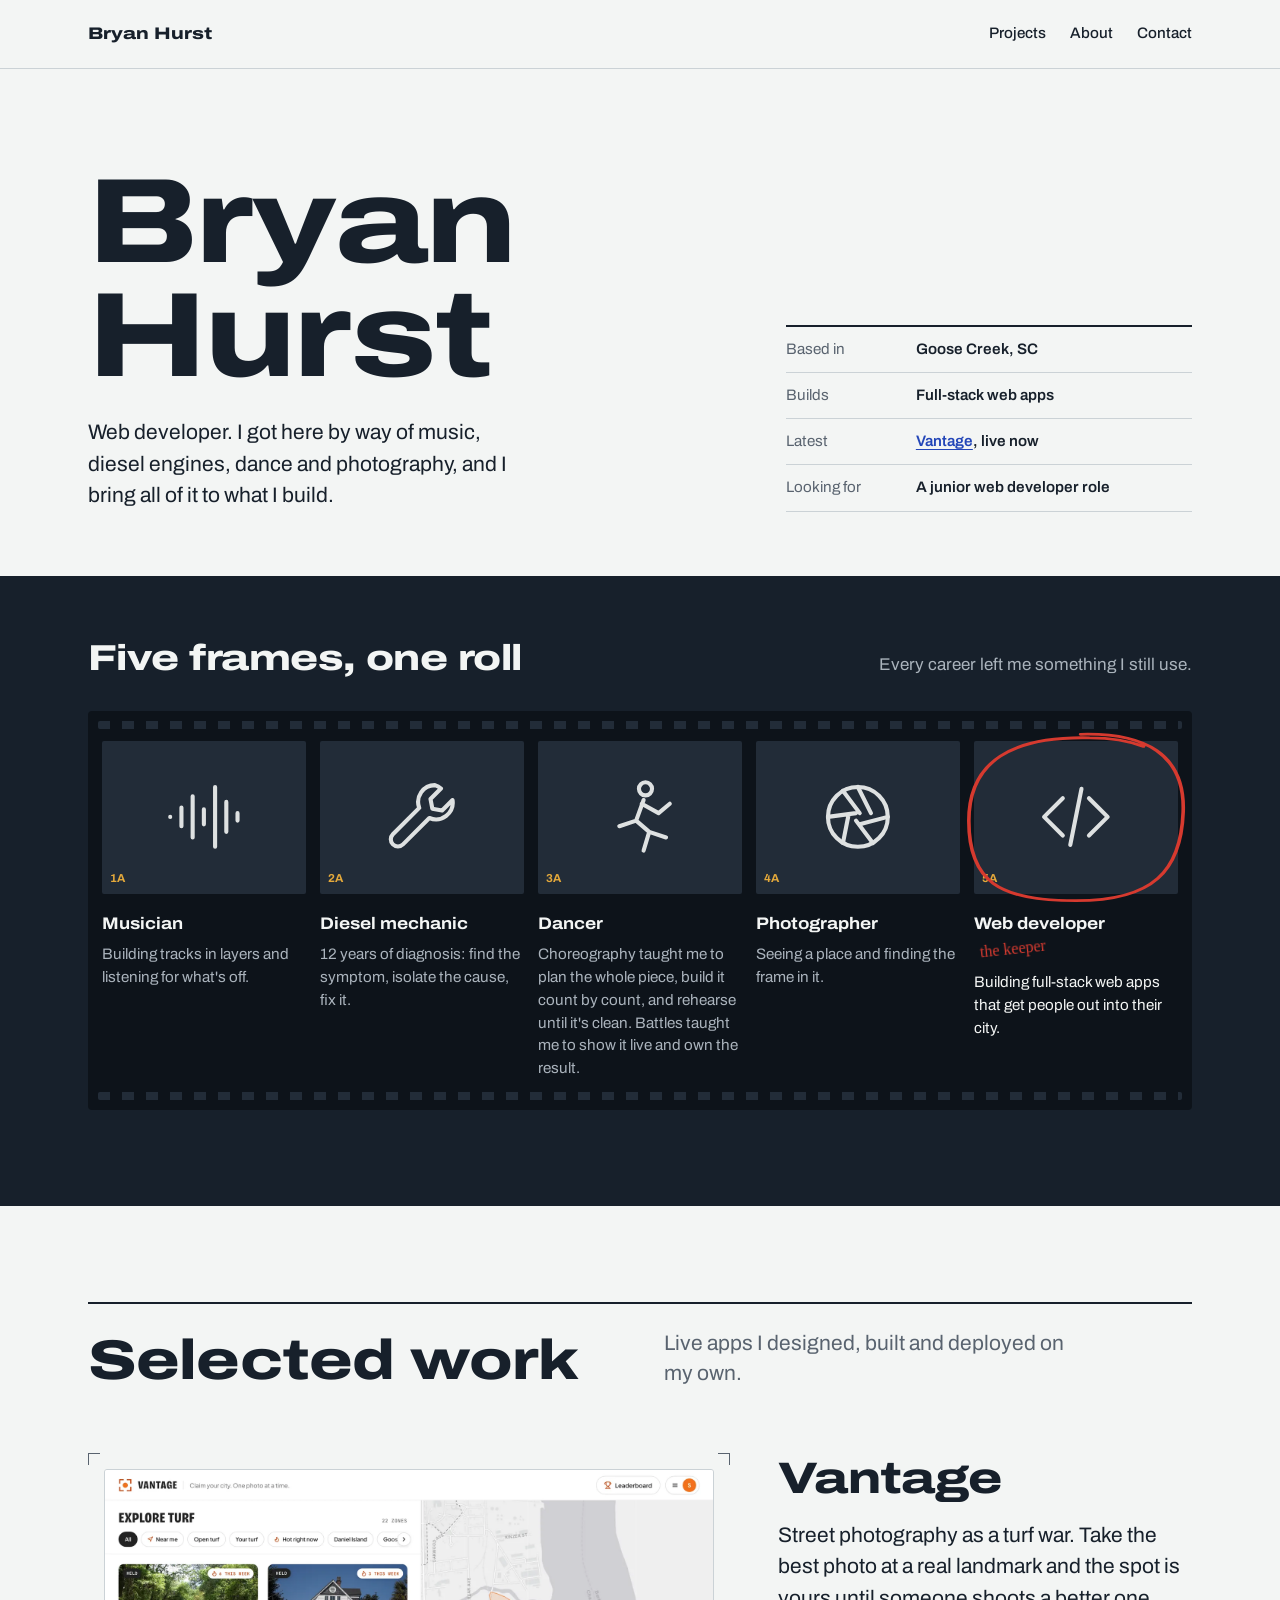
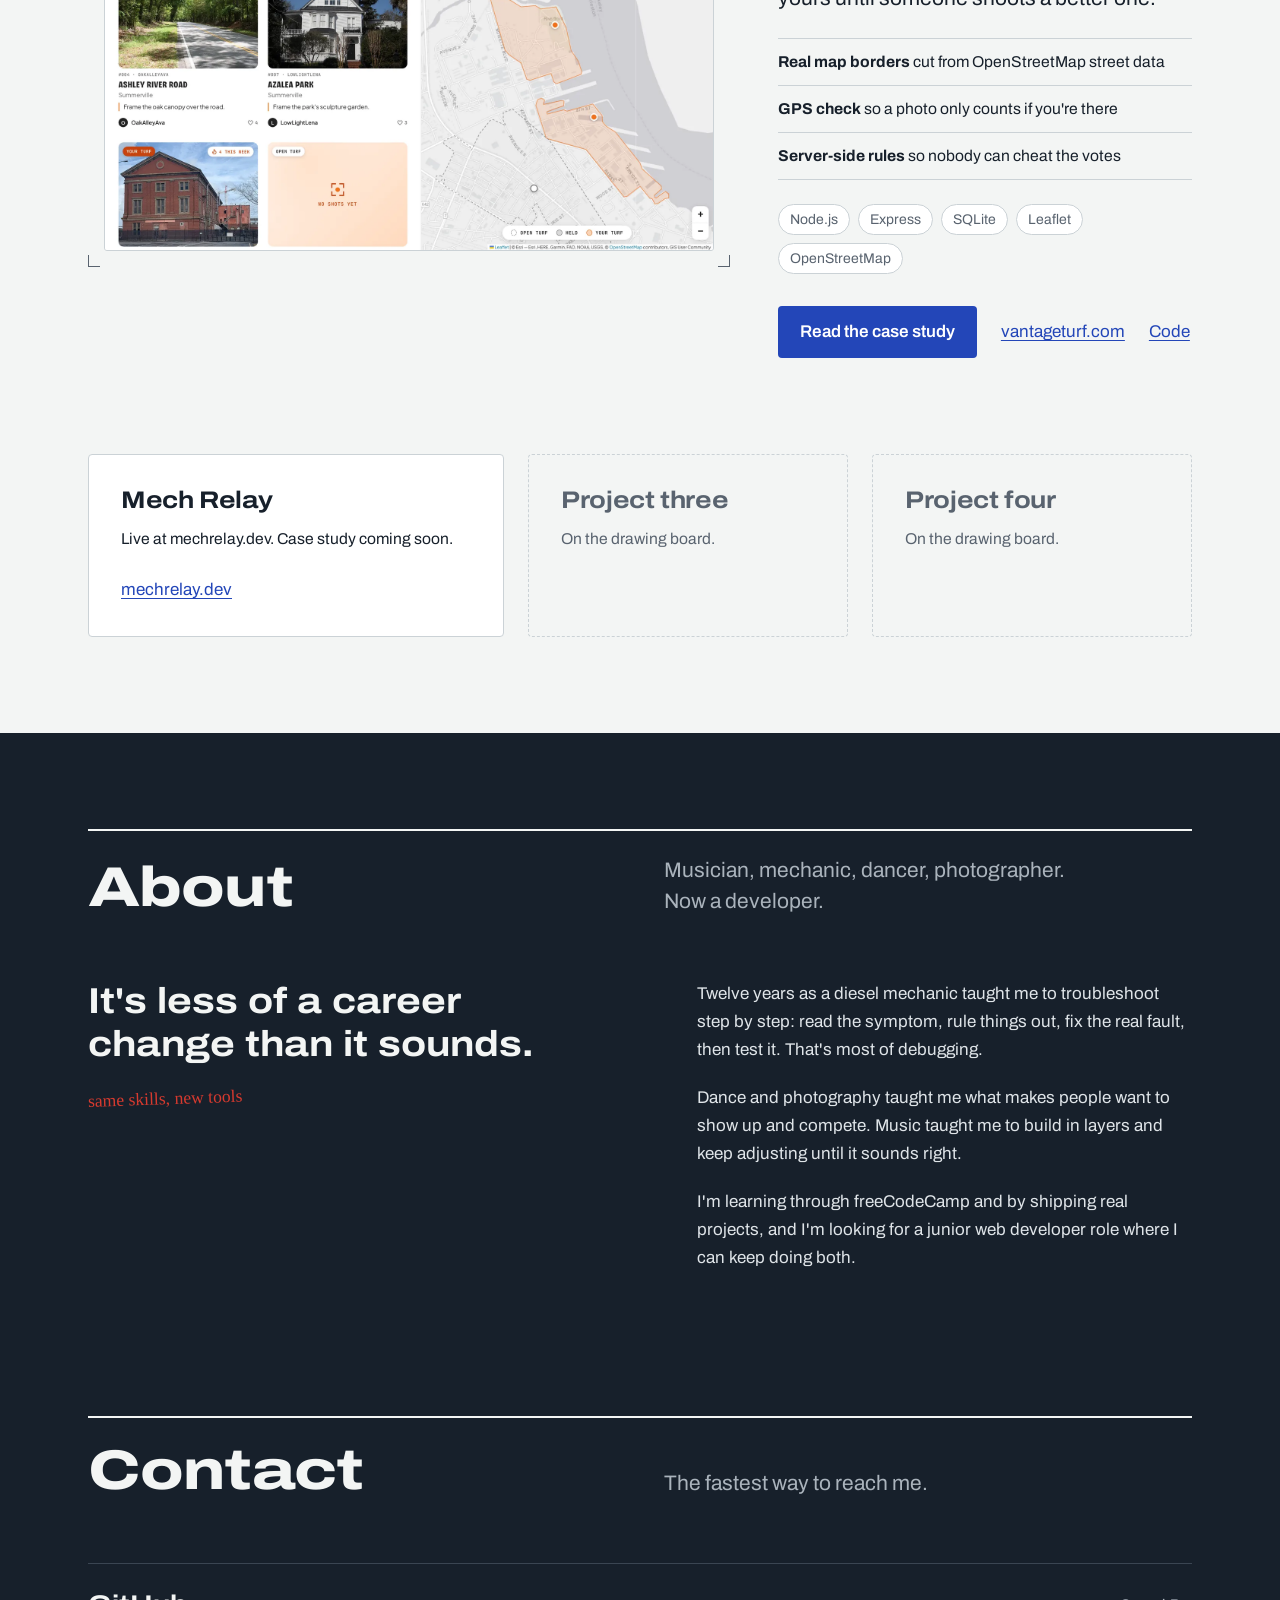
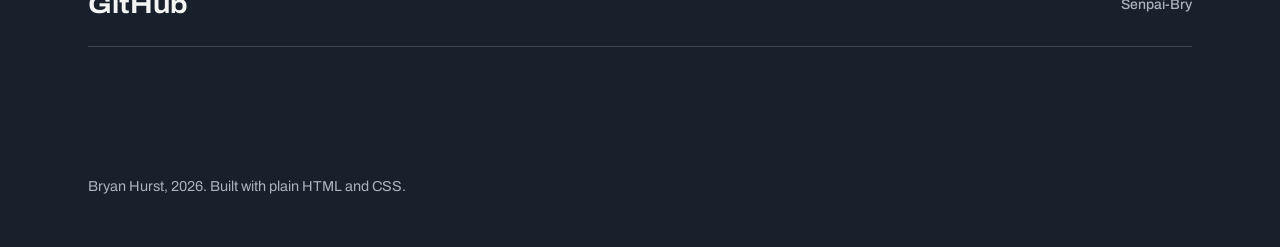
==== commit 0a3a91ab: "career info edit" ====
--- a/index.html
+++ b/index.html
@@ -71,7 +71,7 @@
               <span class="edge">3A</span>
             </div>
             <span class="role">Dancer</span>
-            <p>Battling in cyphers, where you get called out, you answer, and the crowd decides.</p>
+            <p>Choreography taught me to plan the whole piece, build it count by count, and rehearse until it's clean. Battles taught me to show it live and own the result.</p>
           </li>
           <li class="frame">
             <div class="shot-box">
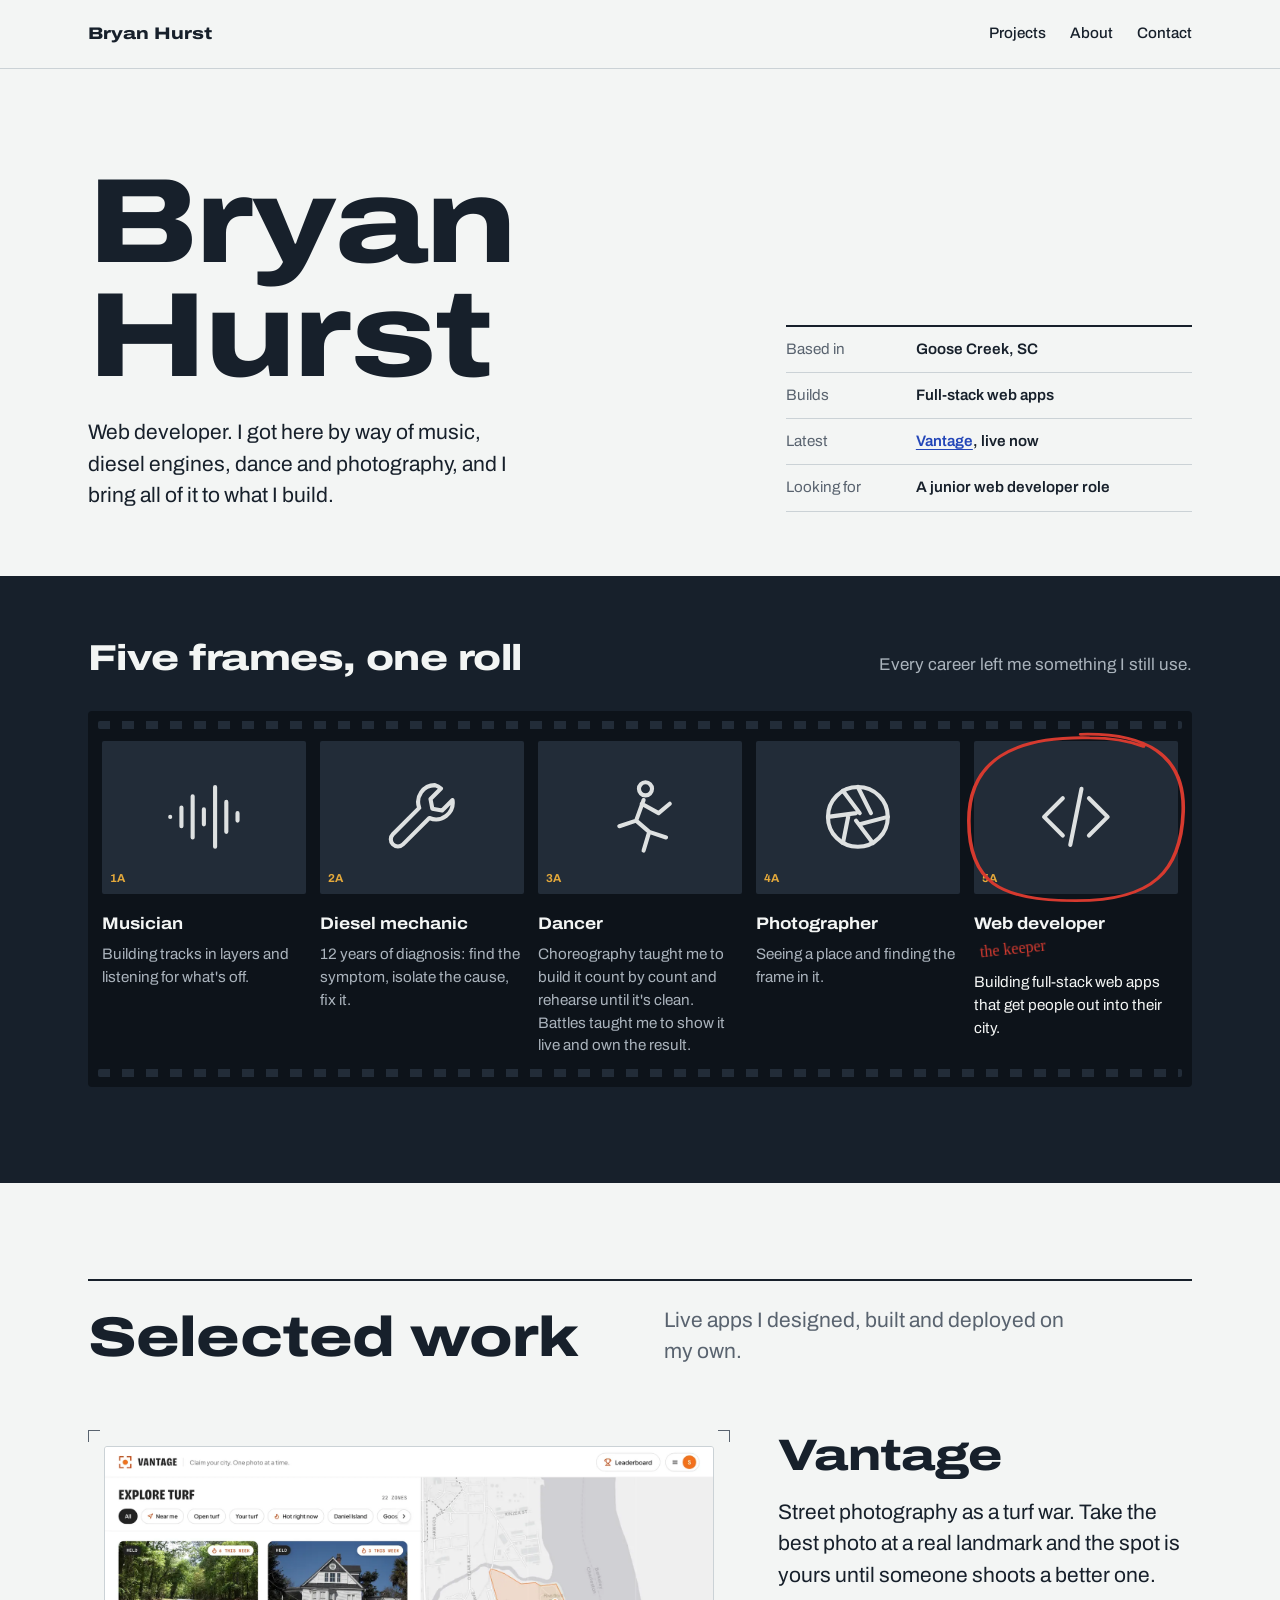
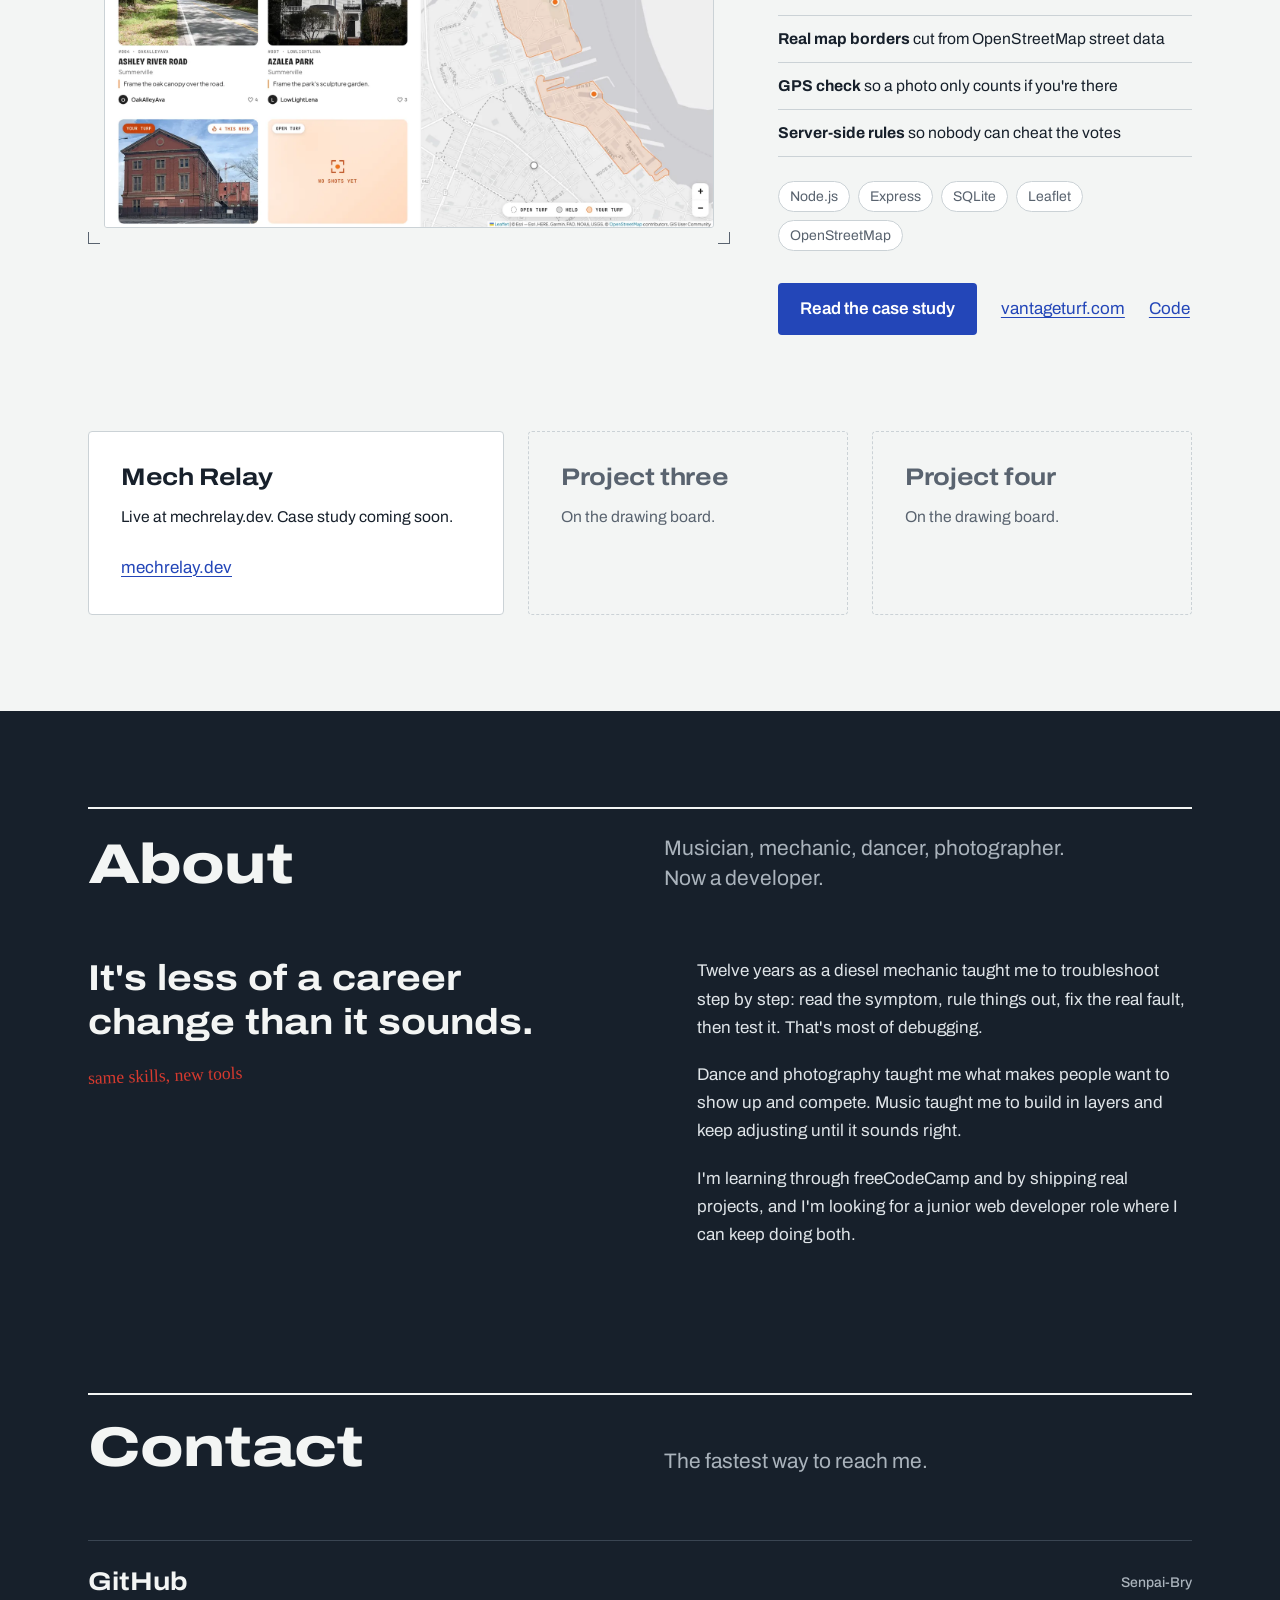
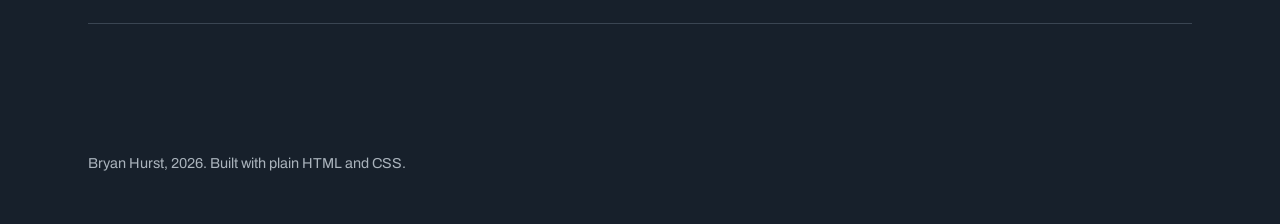
==== commit 7b6a54c0: "Paragraph Dancer why info edit" ====
--- a/index.html
+++ b/index.html
@@ -71,7 +71,7 @@
               <span class="edge">3A</span>
             </div>
             <span class="role">Dancer</span>
-            <p>Choreography taught me to plan the whole piece, build it count by count, and rehearse until it's clean. Battles taught me to show it live and own the result.</p>
+            <p>Choreography taught me to build it count by count and rehearse until it's clean. Battles taught me to show it live and own the result.</p>
           </li>
           <li class="frame">
             <div class="shot-box">
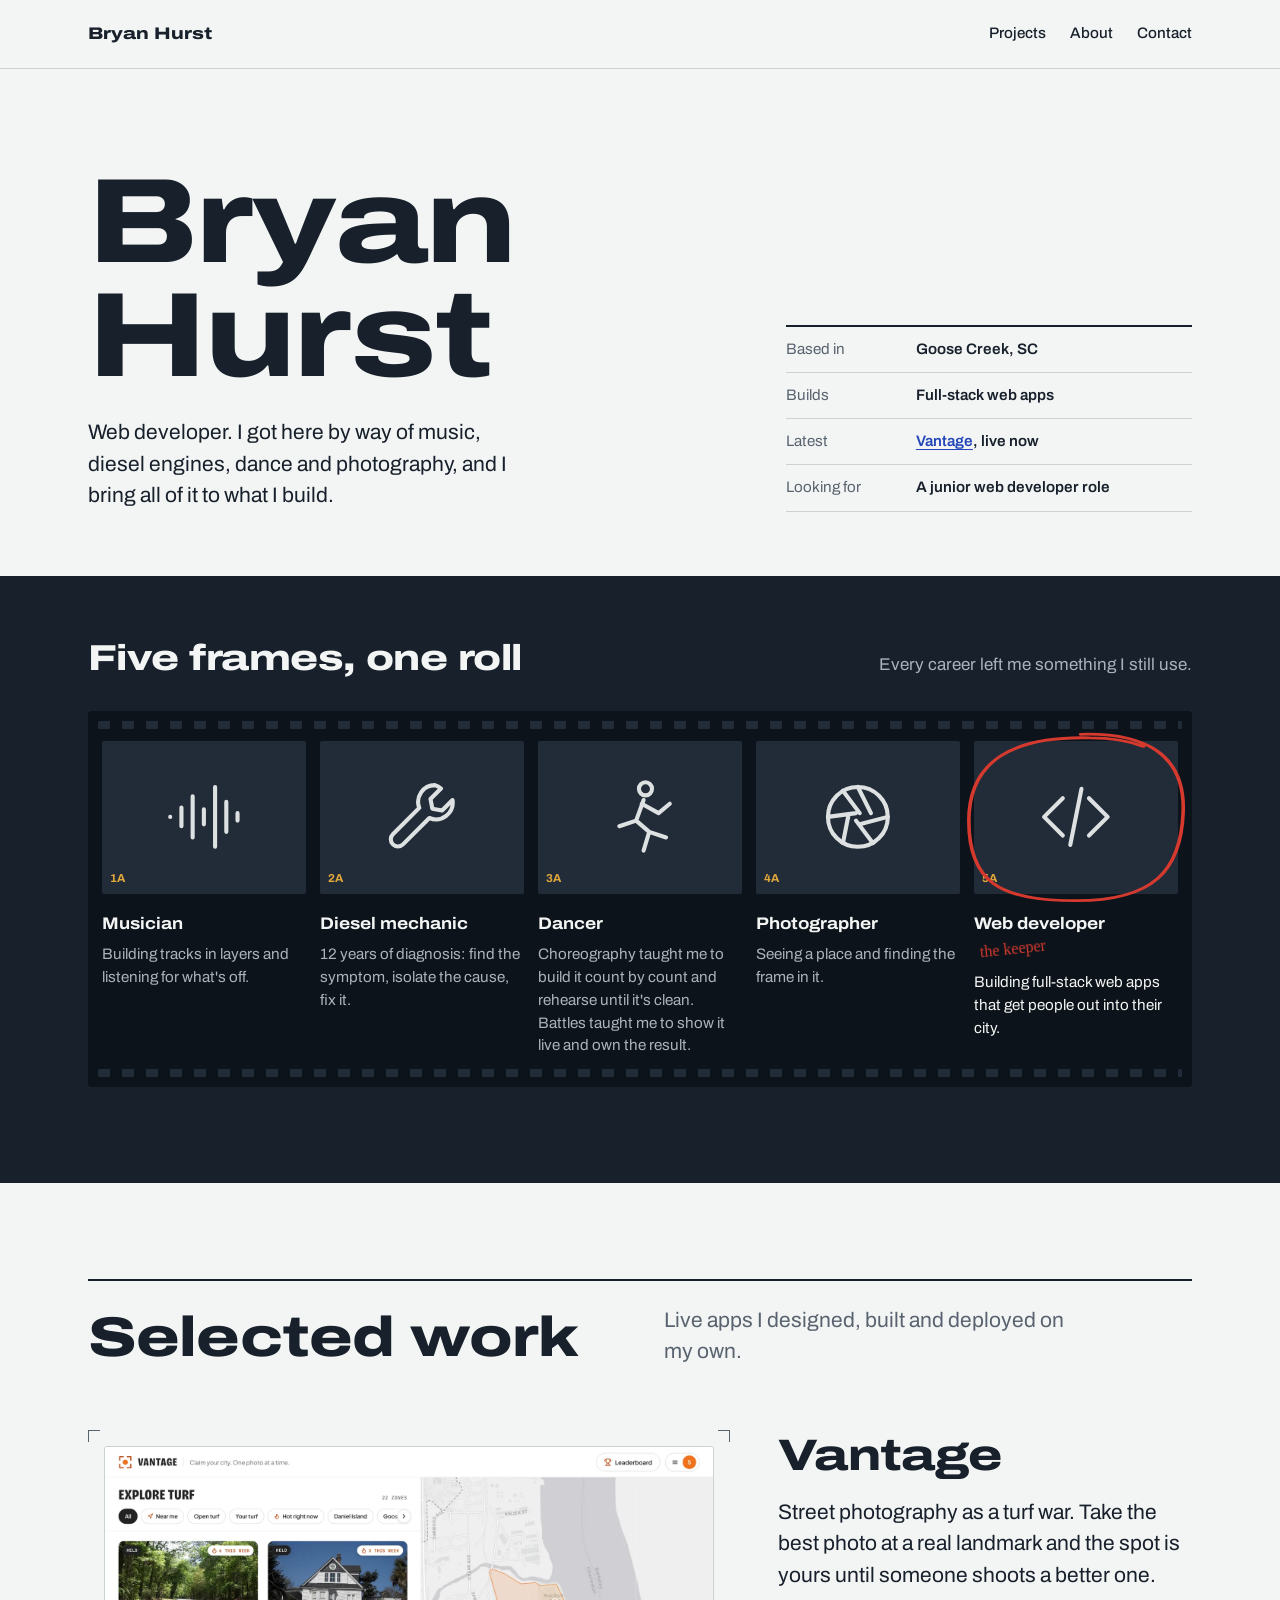
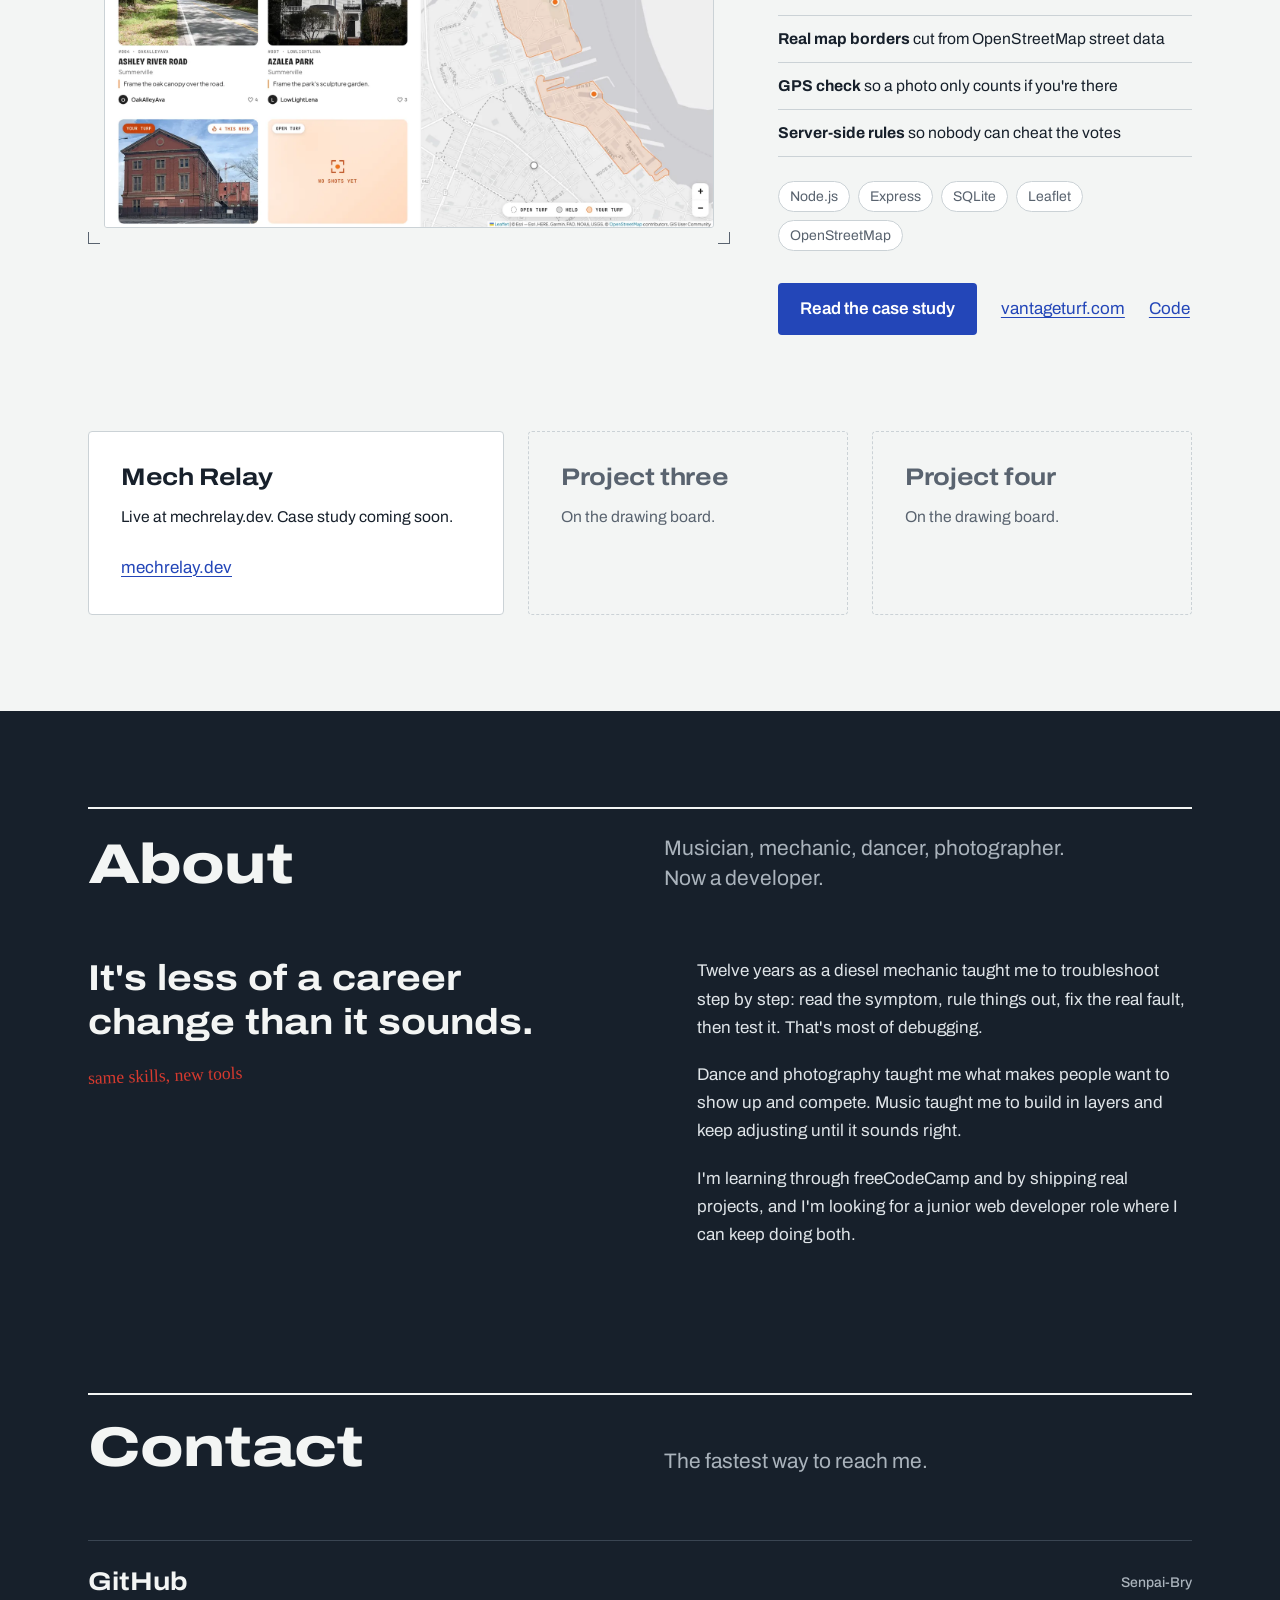
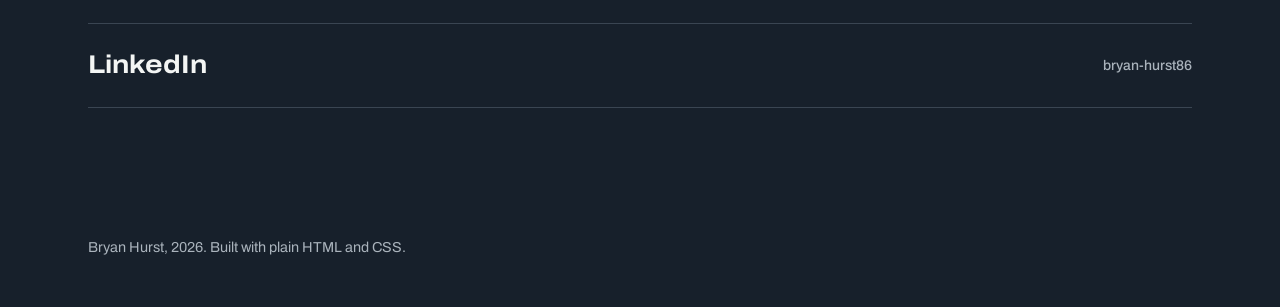
==== commit ca89652d: "Add LinkedIn and email to contact links" ====
--- a/index.html
+++ b/index.html
@@ -176,9 +176,9 @@
           </div>
           <ul class="contact-list">
             <li><a href="https://github.com/Senpai-Bry">GitHub <span>Senpai-Bry</span></a></li>
-            <!-- TODO (Bry): add your email and LinkedIn, for example:
+            <li><a href="https://www.linkedin.com/in/bryan-hurst86" target="_blank" rel="noopener">LinkedIn <span>bryan-hurst86</span></a></li>
+            <!-- TODO (Bry): add your email, for example:
             <li><a href="mailto:you@example.com">Email <span>you@example.com</span></a></li>
-            <li><a href="https://www.linkedin.com/in/your-name">LinkedIn <span>your-name</span></a></li>
             -->
           </ul>
         </div>
